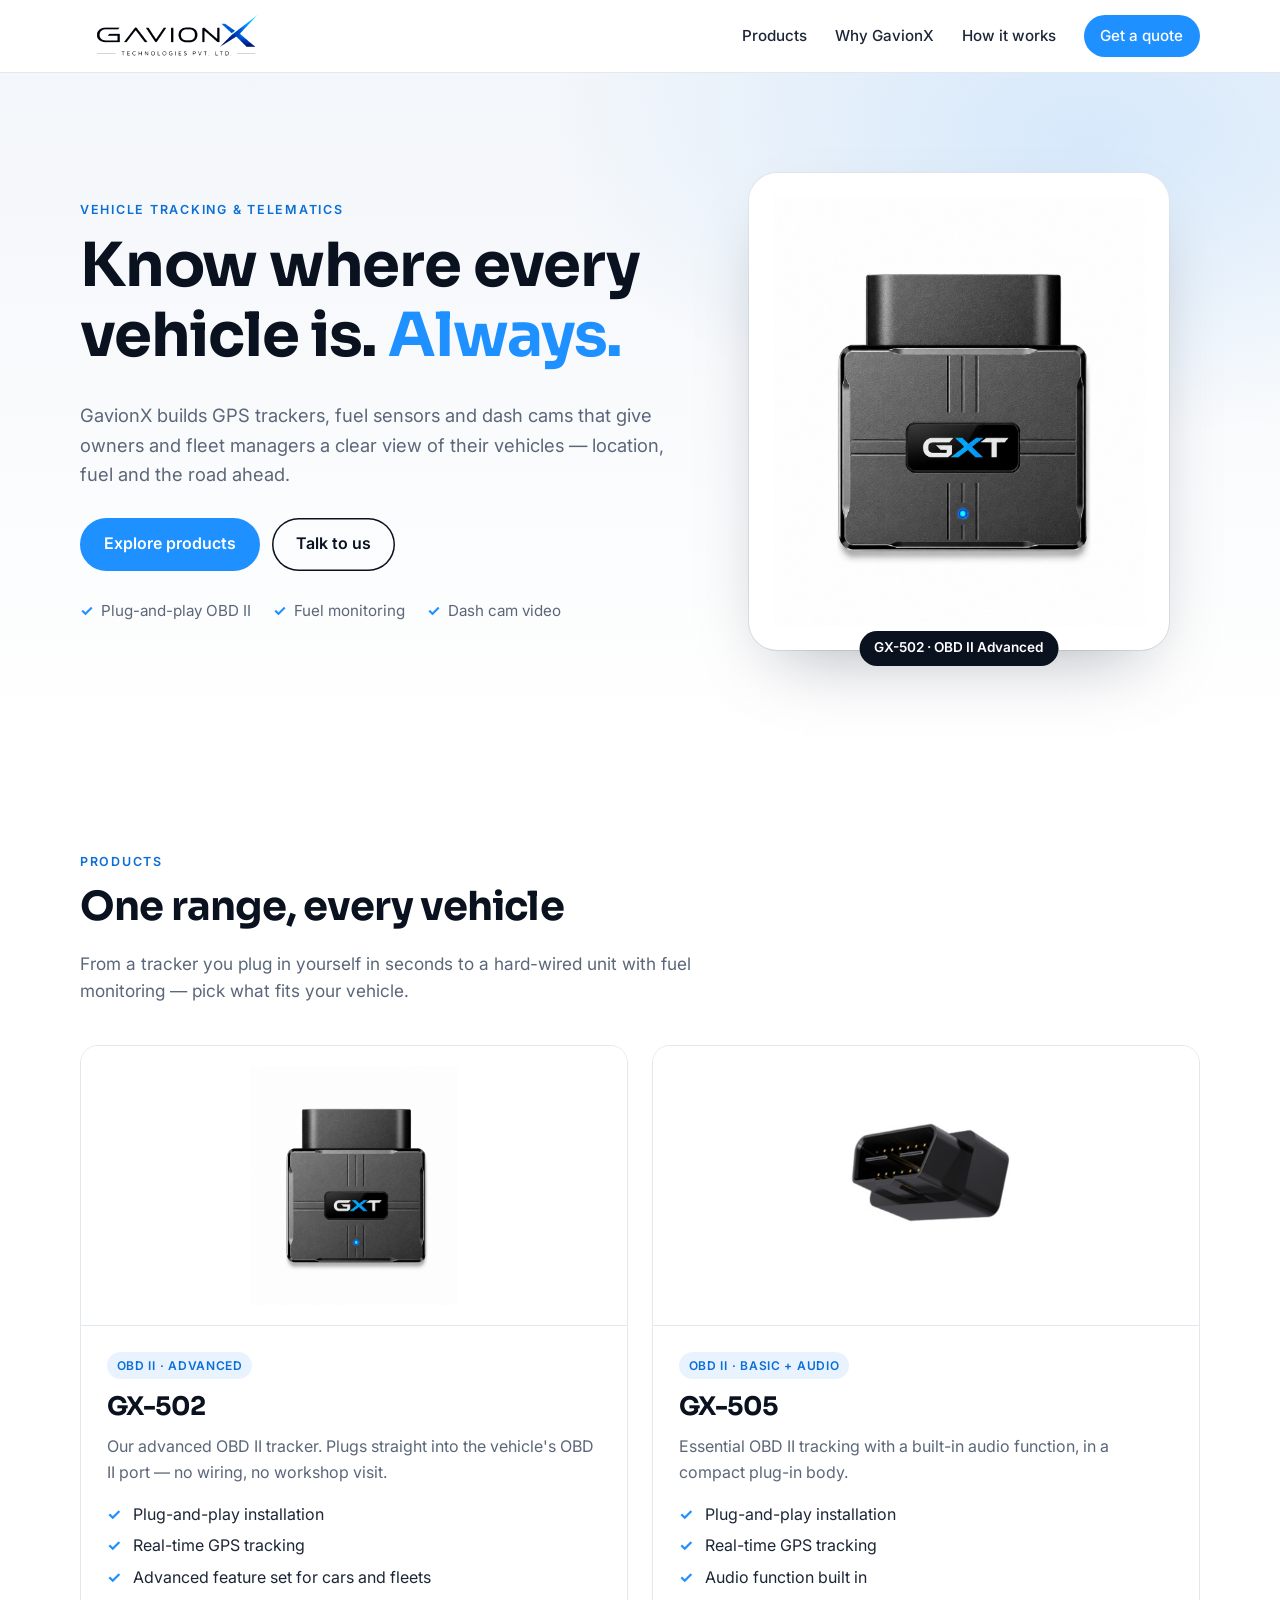
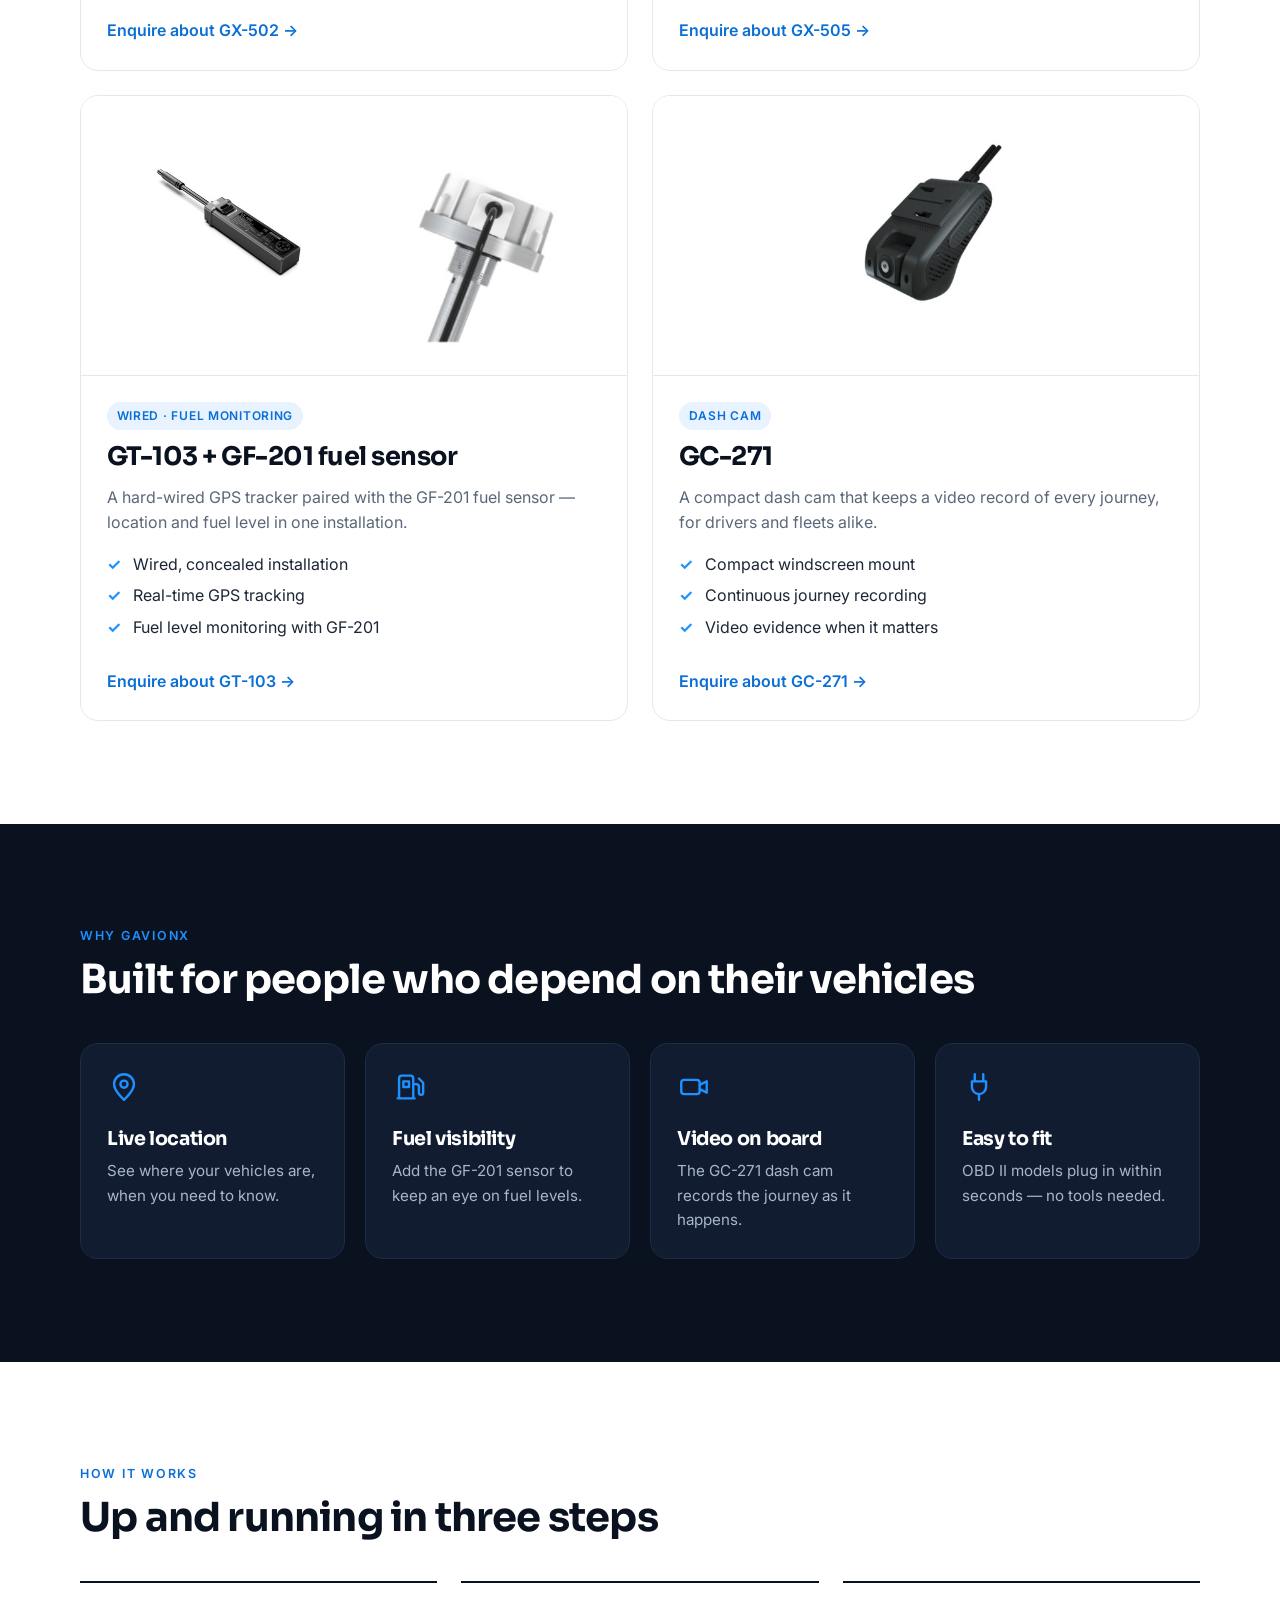
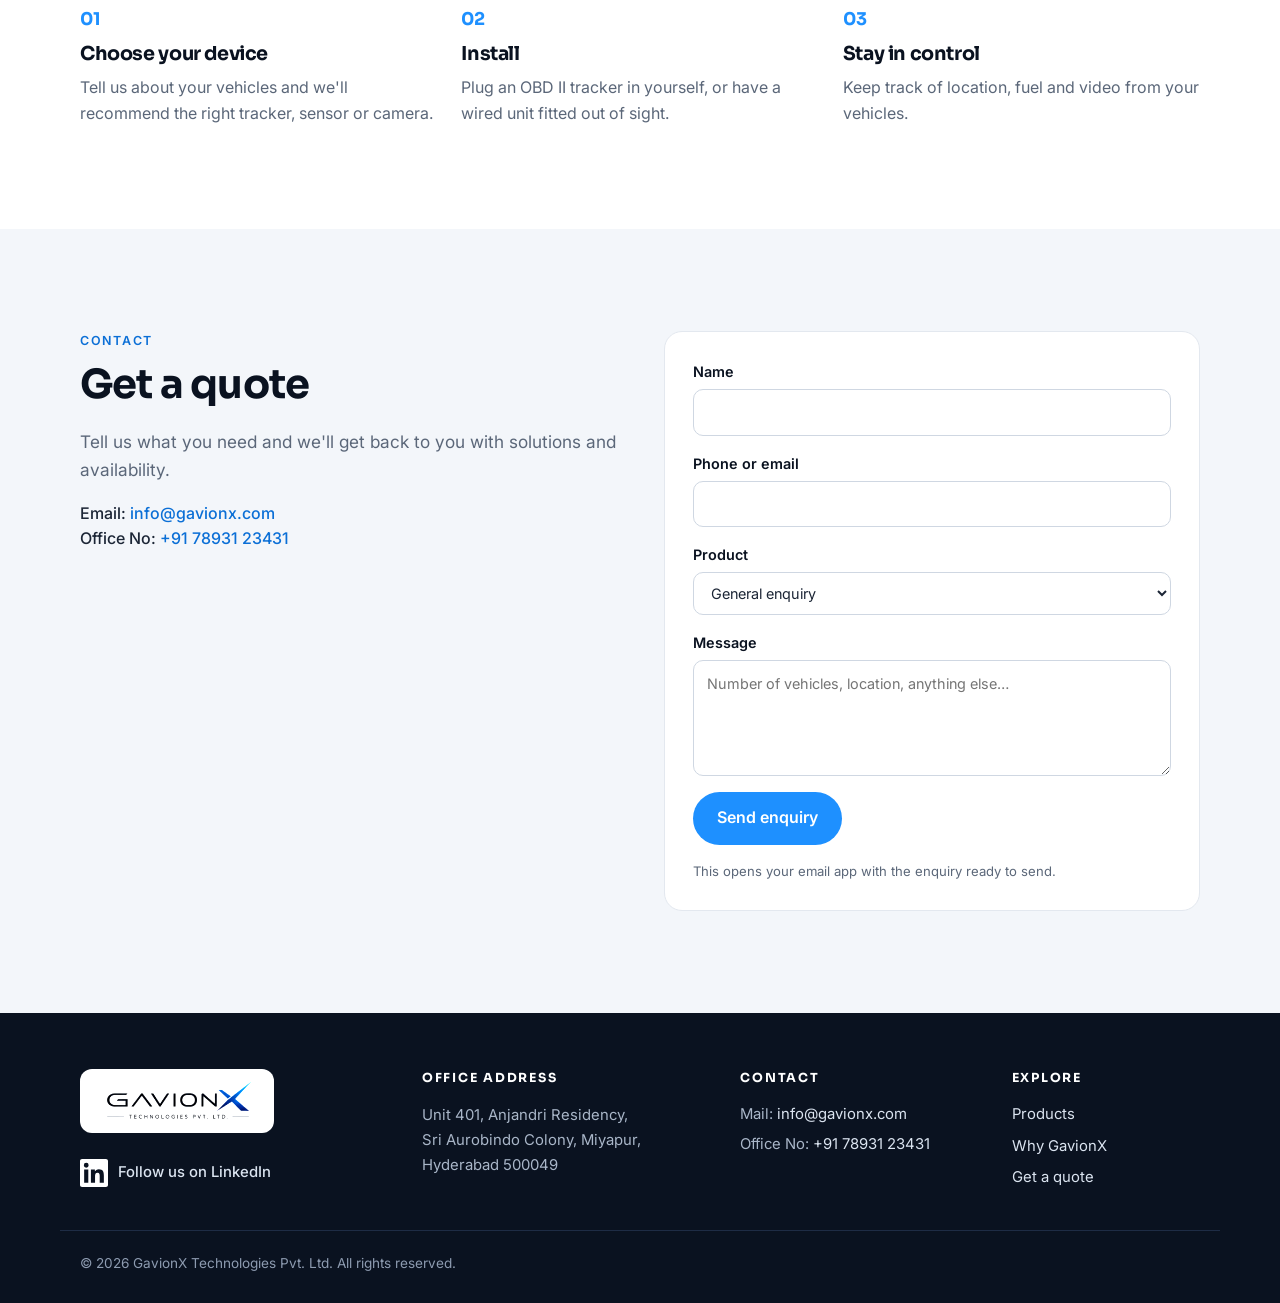
==== index.html @ 78a4c736 "Add GavionX website Co-Authored-By: Claude Fable 5.2 <noreply@anthropic.com>" ====
<!doctype html>
<html lang="en">
<head>
  <meta charset="utf-8">
  <meta name="viewport" content="width=device-width, initial-scale=1">
  <title>GavionX — GPS Trackers, Fuel Sensors & Dash Cams</title>
  <meta name="description" content="GavionX vehicle telematics: OBD II GPS trackers, wired trackers with fuel monitoring, and dash cams for cars and fleets.">
  <link rel="canonical" href="https://www.gavionx.com/">
  <meta property="og:title" content="GavionX — GPS Trackers, Fuel Sensors & Dash Cams">
  <meta property="og:description" content="OBD II GPS trackers, wired trackers with fuel monitoring, and dash cams for cars and fleets.">
  <meta property="og:type" content="website">
  <meta property="og:url" content="https://www.gavionx.com/">
  <meta property="og:image" content="https://www.gavionx.com/images/GX_502.jpeg">
  <meta name="theme-color" content="#ffffff">
  <link rel="icon" href="favicon.svg" type="image/svg+xml">
  <link rel="preconnect" href="https://fonts.googleapis.com">
  <link rel="preconnect" href="https://fonts.gstatic.com" crossorigin>
  <link href="https://fonts.googleapis.com/css2?family=Inter:wght@400;500;600&family=Sora:wght@600;700&display=swap" rel="stylesheet">
  <link rel="stylesheet" href="styles.css">
</head>
<body>

<header class="site-header">
  <div class="wrap header-row">
    <a class="logo" href="#top" aria-label="GavionX home"><img src="images/GavionX_logo.png" alt="GavionX Technologies Pvt. Ltd." width="634" height="348"></a>
    <button class="nav-toggle" aria-expanded="false" aria-controls="nav" aria-label="Menu">
      <span></span><span></span><span></span>
    </button>
    <nav id="nav" class="nav">
      <a href="#products">Products</a>
      <a href="#why">Why GavionX</a>
      <a href="#how">How it works</a>
      <a class="btn btn-small" href="#contact">Get a quote</a>
    </nav>
  </div>
</header>

<main id="top">

  <section class="hero">
    <div class="wrap hero-grid">
      <div class="hero-copy">
        <p class="eyebrow">Vehicle tracking &amp; telematics</p>
        <h1>Know where every vehicle is. <span class="accent">Always.</span></h1>
        <p class="lead">GavionX builds GPS trackers, fuel sensors and dash cams that give owners and fleet managers a clear view of their vehicles — location, fuel and the road ahead.</p>
        <div class="hero-actions">
          <a class="btn" href="#products">Explore products</a>
          <a class="btn btn-ghost" href="#contact">Talk to us</a>
        </div>
        <ul class="hero-points">
          <li>Plug-and-play OBD II</li>
          <li>Fuel monitoring</li>
          <li>Dash cam video</li>
        </ul>
      </div>
      <div class="hero-visual">
        <div class="hero-card">
          <img src="images/GX_502.jpeg" alt="GavionX GX-502 OBD II GPS tracker" width="1168" height="1347">
        </div>
        <span class="hero-tag">GX-502 · OBD II Advanced</span>
      </div>
    </div>
  </section>

  <section id="products" class="section">
    <div class="wrap">
      <p class="eyebrow">Products</p>
      <h2>One range, every vehicle</h2>
      <p class="section-lead">From a tracker you plug in yourself in seconds to a hard-wired unit with fuel monitoring — pick what fits your vehicle.</p>

      <div class="products">

        <article class="product">
          <div class="product-media">
            <img src="images/GX_502.jpeg" alt="GX-502 OBD II Advanced tracker" loading="lazy" width="1168" height="1347">
          </div>
          <div class="product-body">
            <span class="tag">OBD II · Advanced</span>
            <h3>GX-502</h3>
            <p>Our advanced OBD II tracker. Plugs straight into the vehicle's OBD II port — no wiring, no workshop visit.</p>
            <ul>
              <li>Plug-and-play installation</li>
              <li>Real-time GPS tracking</li>
              <li>Advanced feature set for cars and fleets</li>
            </ul>
            <a class="link" href="#contact" data-product="GX-502 OBD II Advanced">Enquire about GX-502 →</a>
          </div>
        </article>

        <article class="product">
          <div class="product-media">
            <img src="images/GX_505.jpeg" alt="GX-505 OBD II Basic tracker with audio" loading="lazy" width="369" height="358">
          </div>
          <div class="product-body">
            <span class="tag">OBD II · Basic + Audio</span>
            <h3>GX-505</h3>
            <p>Essential OBD II tracking with a built-in audio function, in a compact plug-in body.</p>
            <ul>
              <li>Plug-and-play installation</li>
              <li>Real-time GPS tracking</li>
              <li>Audio function built in</li>
            </ul>
            <a class="link" href="#contact" data-product="GX-505 OBD II Basic with Audio">Enquire about GX-505 →</a>
          </div>
        </article>

        <article class="product">
          <div class="product-media product-media-duo">
            <img src="images/GX_103.jpeg" alt="GT-103 wired GPS tracker" loading="lazy" width="454" height="336">
            <img src="images/GF_201.jpeg" alt="GF-201 fuel sensor" loading="lazy" width="319" height="348">
          </div>
          <div class="product-body">
            <span class="tag">Wired · Fuel monitoring</span>
            <h3>GT-103 + GF-201 fuel sensor</h3>
            <p>A hard-wired GPS tracker paired with the GF-201 fuel sensor — location and fuel level in one installation.</p>
            <ul>
              <li>Wired, concealed installation</li>
              <li>Real-time GPS tracking</li>
              <li>Fuel level monitoring with GF-201</li>
            </ul>
            <a class="link" href="#contact" data-product="GT-103 Wired Tracker with GF-201 Fuel Sensor">Enquire about GT-103 →</a>
          </div>
        </article>

        <article class="product">
          <div class="product-media">
            <img src="images/GC_271.jpeg" alt="GC-271 dash cam" loading="lazy" width="324" height="378">
          </div>
          <div class="product-body">
            <span class="tag">Dash cam</span>
            <h3>GC-271</h3>
            <p>A compact dash cam that keeps a video record of every journey, for drivers and fleets alike.</p>
            <ul>
              <li>Compact windscreen mount</li>
              <li>Continuous journey recording</li>
              <li>Video evidence when it matters</li>
            </ul>
            <a class="link" href="#contact" data-product="GC-271 Dash Cam">Enquire about GC-271 →</a>
          </div>
        </article>

      </div>
    </div>
  </section>

  <section id="why" class="section section-dark">
    <div class="wrap">
      <p class="eyebrow">Why GavionX</p>
      <h2>Built for people who depend on their vehicles</h2>
      <div class="features">
        <div class="feature">
          <svg viewBox="0 0 24 24" aria-hidden="true"><path d="M12 21s-7-6.2-7-11a7 7 0 0 1 14 0c0 4.800-7 11-7 11z"/><circle cx="12" cy="10" r="2.500"/></svg>
          <h3>Live location</h3>
          <p>See where your vehicles are, when you need to know.</p>
        </div>
        <div class="feature">
          <svg viewBox="0 0 24 24" aria-hidden="true"><path d="M5 20V6a2 2 0 0 1 2-2h6a2 2 0 0 1 2 2v14M4 20h12M15 10h2a2 2 0 0 1 2 2v4a1.500 1.500 0 0 0 3 0V9l-3-3M8 8h4v4H8z"/></svg>
          <h3>Fuel visibility</h3>
          <p>Add the GF-201 sensor to keep an eye on fuel levels.</p>
        </div>
        <div class="feature">
          <svg viewBox="0 0 24 24" aria-hidden="true"><rect x="3" y="7" width="13" height="10" rx="2"/><path d="M16 10.500 21 8v8l-5-2.500"/></svg>
          <h3>Video on board</h3>
          <p>The GC-271 dash cam records the journey as it happens.</p>
        </div>
        <div class="feature">
          <svg viewBox="0 0 24 24" aria-hidden="true"><path d="M9 3v5M15 3v5M7 8h10v4a5 5 0 0 1-10 0V8zM12 17v4"/></svg>
          <h3>Easy to fit</h3>
          <p>OBD II models plug in within seconds — no tools needed.</p>
        </div>
      </div>
    </div>
  </section>

  <section id="how" class="section">
    <div class="wrap">
      <p class="eyebrow">How it works</p>
      <h2>Up and running in three steps</h2>
      <ol class="steps">
        <li>
          <h3>Choose your device</h3>
          <p>Tell us about your vehicles and we'll recommend the right tracker, sensor or camera.</p>
        </li>
        <li>
          <h3>Install</h3>
          <p>Plug an OBD II tracker in yourself, or have a wired unit fitted out of sight.</p>
        </li>
        <li>
          <h3>Stay in control</h3>
          <p>Keep track of location, fuel and video from your vehicles.</p>
        </li>
      </ol>
    </div>
  </section>

  <section id="contact" class="section section-tint">
    <div class="wrap contact-grid">
      <div>
        <p class="eyebrow">Contact</p>
        <h2>Get a quote</h2>
        <p class="section-lead">Tell us what you need and we'll get back to you with solutions and availability.</p>
        <p class="contact-line">Email: <a id="contact-email" href="#"></a><br>Office No: <a href="tel:+917893123431">+91 78931 23431</a></p>
      </div>
      <form id="contact-form" class="form">
        <label>Name
          <input type="text" name="name" required autocomplete="name">
        </label>
        <label>Phone or email
          <input type="text" name="reach" required>
        </label>
        <label>Product
          <select name="product" id="product-select">
            <option>General enquiry</option>
            <option>GX-502 OBD II Advanced</option>
            <option>GX-505 OBD II Basic with Audio</option>
            <option>GT-103 Wired Tracker with GF-201 Fuel Sensor</option>
            <option>GC-271 Dash Cam</option>
          </select>
        </label>
        <label>Message
          <textarea name="message" rows="4" placeholder="Number of vehicles, location, anything else…"></textarea>
        </label>
        <button class="btn" type="submit">Send enquiry</button>
        <p class="form-note">This opens your email app with the enquiry ready to send.</p>
      </form>
    </div>
  </section>

</main>

<footer class="site-footer">
  <div class="wrap footer-grid">
    <div class="footer-brand">
      <a class="logo logo-footer" href="#top" aria-label="GavionX home"><img src="images/GavionX_logo.png" alt="GavionX Technologies Pvt. Ltd." width="634" height="348"></a>
      <a class="social" href="https://www.linkedin.com/company/gavionx-technologies-pvt-ltd/" target="_blank" rel="noopener" aria-label="GavionX on LinkedIn">
        <svg viewBox="0 0 24 24" aria-hidden="true"><path d="M20.45 20.45h-3.560v-5.570c0-1.330-.02-3.040-1.850-3.040-1.850 0-2.140 1.450-2.140 2.940v5.670H9.350V9h3.410v1.560h.05c.48-.9 1.640-1.850 3.370-1.850 3.600 0 4.270 2.370 4.270 5.460v6.280zM5.340 7.430a2.060 2.060 0 1 1 0-4.130 2.060 2.060 0 0 1 0 4.130zM7.120 20.45H3.560V9h3.560v11.450zM22.220 0H1.770C.79 0 0 .77 0 1.730v20.540C0 23.230.79 24 1.770 24h20.450c.98 0 1.780-.77 1.780-1.730V1.730C24 .77 23.200 0 22.220 0z"/></svg>
        <span>Follow us on LinkedIn</span>
      </a>
    </div>
    <div>
      <h4>Office address</h4>
      <address>Unit 401, Anjandri Residency,<br>Sri Aurobindo Colony, Miyapur,<br>Hyderabad 500049</address>
    </div>
    <div>
      <h4>Contact</h4>
      <p>Mail: <a href="mailto:info@gavionx.com">info@gavionx.com</a></p>
      <p>Office No: <a href="tel:+917893123431">+91 78931 23431</a></p>
    </div>
    <div>
      <h4>Explore</h4>
      <nav class="footer-nav">
        <a href="#products">Products</a>
        <a href="#why">Why GavionX</a>
        <a href="#contact">Get a quote</a>
      </nav>
    </div>
  </div>
  <div class="wrap footer-bottom">
    <p>© <span id="year"></span> GavionX Technologies Pvt. Ltd. All rights reserved.</p>
  </div>
</footer>

<script src="script.js"></script>
</body>
</html>
---- styles.css ----
:root {
  --ink: #0a1220;
  --ink-2: #111c30;
  --text: #1c2636;
  --muted: #5b6779;
  --line: #e3e8ef;
  --bg: #ffffff;
  --tint: #f3f6fa;
  --blue: #1e90ff;
  --blue-dark: #0b6fd6;
  --radius: 18px;
}

* { box-sizing: border-box; }
html { scroll-behavior: smooth; scroll-padding-top: 80px; }
body {
  margin: 0;
  font-family: Inter, system-ui, -apple-system, "Segoe UI", Roboto, Arial, sans-serif;
  font-size: 16px;
  line-height: 1.6;
  color: var(--text);
  background: var(--bg);
  -webkit-font-smoothing: antialiased;
}
img { max-width: 100%; height: auto; display: block; }
a { color: var(--blue-dark); text-decoration: none; }
h1, h2, h3 {
  font-family: Sora, Inter, system-ui, sans-serif;
  color: var(--ink);
  line-height: 1.15;
  margin: 0 0 .5em;
  letter-spacing: -0.02em;
}
h1 { font-size: clamp(2.200rem, 5.500vw, 3.800rem); }
h2 { font-size: clamp(1.700rem, 3.500vw, 2.500rem); }
h3 { font-size: 1.200rem; }
p { margin: 0 0 1em; }

.wrap { width: 100%; max-width: 1160px; margin: 0 auto; padding-inline: 20px; }

.eyebrow {
  font-size: .78rem; font-weight: 600; letter-spacing: .14em; text-transform: uppercase;
  color: var(--blue-dark); margin-bottom: .9em;
}
.accent { color: var(--blue); }

/* Buttons */
.btn {
  display: inline-block; border: 0; cursor: pointer;
  background: var(--blue); color: #fff; font: inherit; font-weight: 600;
  padding: .85em 1.500em; border-radius: 999px;
  transition: background .2s, transform .2s;
}
.btn:hover { background: var(--blue-dark); transform: translateY(-1px); }
.btn-ghost { background: transparent; color: var(--ink); box-shadow: inset 0 0 0 1.500px var(--ink); }
.btn-ghost:hover { background: var(--ink); color: #fff; }
.btn-small { padding: .55em 1.100em; font-size: .92rem; color: #fff !important; }
:focus-visible { outline: 3px solid var(--blue); outline-offset: 3px; }

/* Header */
.site-header {
  position: sticky; top: 0; z-index: 50;
  background: #fff; border-bottom: 1px solid var(--line);
}
.header-row { display: flex; align-items: center; justify-content: space-between; height: 72px; }
.logo { display: block; line-height: 0; }
.logo img { width: 190px; height: 62px; object-fit: cover; filter: brightness(1.06) contrast(1.12); }
.nav { display: flex; align-items: center; gap: 28px; }
.nav a { color: var(--text); font-weight: 500; font-size: .95rem; }
.nav a:hover { color: var(--blue-dark); }
.nav-toggle { display: none; background: none; border: 0; padding: 10px; cursor: pointer; }
.nav-toggle span { display: block; width: 24px; height: 2px; background: var(--ink); margin: 5px 0; }

/* Hero */
.hero {
  background:
    radial-gradient(900px 500px at 85% 10%, rgba(30, 144, 255, .14), transparent 60%),
    linear-gradient(180deg, #f3f6fa, #fff);
  padding-block: clamp(48px, 8vw, 100px);
}
.hero-grid { display: grid; grid-template-columns: 1.100fr .9fr; gap: 48px; align-items: center; }
.lead { font-size: 1.150rem; color: var(--muted); max-width: 34em; }
.hero-actions { display: flex; flex-wrap: wrap; gap: 12px; margin: 28px 0; }
.hero-points { list-style: none; padding: 0; margin: 0; display: flex; flex-wrap: wrap; gap: 8px 22px; color: var(--muted); font-size: .95rem; }
.hero-points li::before { content: "✓"; color: var(--blue); font-weight: 700; margin-right: 8px; }
.hero-visual { position: relative; justify-self: center; width: 100%; max-width: 420px; }
.hero-card {
  background: #fff; border-radius: 28px; padding: 24px;
  box-shadow: 0 30px 70px -30px rgba(10, 18, 32, .35), 0 0 0 1px var(--line);
}
.hero-tag {
  position: absolute; left: 50%; bottom: -16px; transform: translateX(-50%);
  background: var(--ink); color: #fff; font-size: .85rem; font-weight: 600;
  padding: .5em 1.100em; border-radius: 999px; white-space: nowrap;
}

/* Sections */
.section { padding-block: clamp(56px, 8vw, 104px); }
.section-lead { color: var(--muted); font-size: 1.080rem; max-width: 40em; }
.section-tint { background: var(--tint); }
.section-dark { background: var(--ink); }
.section-dark h2, .section-dark h3 { color: #fff; }
.section-dark .eyebrow { color: var(--blue); }
.section-dark p { color: #a9b6c8; }

/* Products */
.products { display: grid; grid-template-columns: repeat(2, 1fr); gap: 24px; margin-top: 40px; }
.product {
  display: flex; flex-direction: column;
  background: #fff; border: 1px solid var(--line); border-radius: var(--radius); overflow: hidden;
  transition: box-shadow .25s, transform .25s;
}
.product:hover { box-shadow: 0 24px 50px -28px rgba(10, 18, 32, .35); transform: translateY(-3px); }
.product-media {
  background: #fff; border-bottom: 1px solid var(--line);
  height: 280px; display: flex; align-items: center; justify-content: center; gap: 8px; padding: 20px;
}
.product-media img { max-height: 100%; width: auto; object-fit: contain; }
.product-media-duo img { max-width: 48%; }
.product-body { padding: 26px; display: flex; flex-direction: column; flex: 1; }
.product-body h3 { font-size: 1.600rem; margin-top: .5em; }
.product-body h3 small { font-size: .95rem; font-weight: 600; color: var(--muted); letter-spacing: 0; }
.product-body p { color: var(--muted); }
.product-body ul { list-style: none; padding: 0; margin: 0 0 22px; }
.product-body li { padding-left: 26px; position: relative; margin-bottom: 6px; }
.product-body li::before { content: "✓"; position: absolute; left: 0; color: var(--blue); font-weight: 700; }
.tag {
  align-self: flex-start; font-size: .75rem; font-weight: 600; letter-spacing: .06em; text-transform: uppercase;
  color: var(--blue-dark); background: #e8f3ff; padding: .35em .8em; border-radius: 999px;
}
.link { margin-top: auto; font-weight: 600; }
.link:hover { text-decoration: underline; }

/* Features */
.features { display: grid; grid-template-columns: repeat(4, 1fr); gap: 20px; margin-top: 40px; }
.feature { background: var(--ink-2); border: 1px solid #1e2c45; border-radius: var(--radius); padding: 26px; }
.feature svg { width: 34px; height: 34px; fill: none; stroke: var(--blue); stroke-width: 1.700; stroke-linecap: round; stroke-linejoin: round; margin-bottom: 16px; }
.feature p { margin: 0; font-size: .95rem; }

/* Steps */
.steps { list-style: none; counter-reset: step; padding: 0; margin: 40px 0 0; display: grid; grid-template-columns: repeat(3, 1fr); gap: 24px; }
.steps li { counter-increment: step; border-top: 2px solid var(--ink); padding-top: 22px; }
.steps li::before {
  content: "0" counter(step); display: block;
  font-family: Sora, sans-serif; font-weight: 700; font-size: 1.100rem; color: var(--blue); margin-bottom: 10px;
}
.steps p { color: var(--muted); margin: 0; }

/* Contact */
.contact-grid { display: grid; grid-template-columns: 1fr 1fr; gap: 48px; align-items: start; }
.contact-line { font-weight: 500; }
.form { background: #fff; border: 1px solid var(--line); border-radius: var(--radius); padding: 28px; display: grid; gap: 16px; }
.form label { display: grid; gap: 6px; font-size: .9rem; font-weight: 600; color: var(--ink); }
.form input, .form select, .form textarea {
  font: inherit; font-weight: 400; color: var(--text); width: 100%;
  padding: .75em .9em; border: 1px solid #cfd7e2; border-radius: 10px; background: #fff;
}
.form input:focus, .form select:focus, .form textarea:focus { outline: 2px solid var(--blue); outline-offset: 0; border-color: var(--blue); }
.form .btn { justify-self: start; }
.form-note { margin: 0; font-size: .82rem; color: var(--muted); }

/* Footer */
.site-footer { background: var(--ink); color: #a9b6c8; padding-block: 56px 28px; font-size: .93rem; }
.footer-grid { display: grid; grid-template-columns: 1.300fr 1.200fr 1fr .8fr; gap: 36px; }
.site-footer h4 {
  font-family: Sora, sans-serif; font-size: .78rem; letter-spacing: .14em; text-transform: uppercase;
  color: #fff; margin: 0 0 14px;
}
.site-footer address { font-style: normal; line-height: 1.700; }
.site-footer p { margin: 0 0 6px; }
.site-footer a { color: #dbe4f0; }
.site-footer a:hover { color: #fff; }
.logo-footer { background: #fff; border-radius: 12px; padding: 4px 12px; display: inline-block; }
.logo-footer img { width: 170px; height: 56px; }
.social { display: flex; align-items: center; gap: 10px; margin-top: 18px; font-weight: 500; }
.social svg { width: 28px; height: 28px; fill: #fff; transition: fill .2s; }
.social:hover svg { fill: #0a66c2; }
.footer-nav { display: grid; gap: 8px; }
.footer-bottom { margin-top: 40px; padding-top: 22px; border-top: 1px solid #1e2c45; color: #8d9bb0; font-size: .85rem; }
.footer-bottom p { margin: 0; }

/* Responsive */
@media (max-width: 960px) {
  .features { grid-template-columns: repeat(2, 1fr); }
  .footer-grid { grid-template-columns: 1fr 1fr; }
}
@media (max-width: 800px) {
  .hero-grid, .contact-grid { grid-template-columns: 1fr; }
  .hero-visual { max-width: 320px; margin-bottom: 16px; }
  .products, .steps { grid-template-columns: 1fr; }
  .nav-toggle { display: block; }
  .nav {
    display: none; position: absolute; top: 72px; left: 0; right: 0;
    flex-direction: column; align-items: flex-start; gap: 18px;
    background: #fff; padding: 20px; border-bottom: 1px solid var(--line);
  }
  .nav.open { display: flex; }
}
@media (max-width: 480px) {
  .features { grid-template-columns: 1fr; }
  .footer-grid { grid-template-columns: 1fr; }
  .product-media { height: 220px; }
}
@media (prefers-reduced-motion: reduce) {
  html { scroll-behavior: auto; }
  * { transition: none !important; }
}
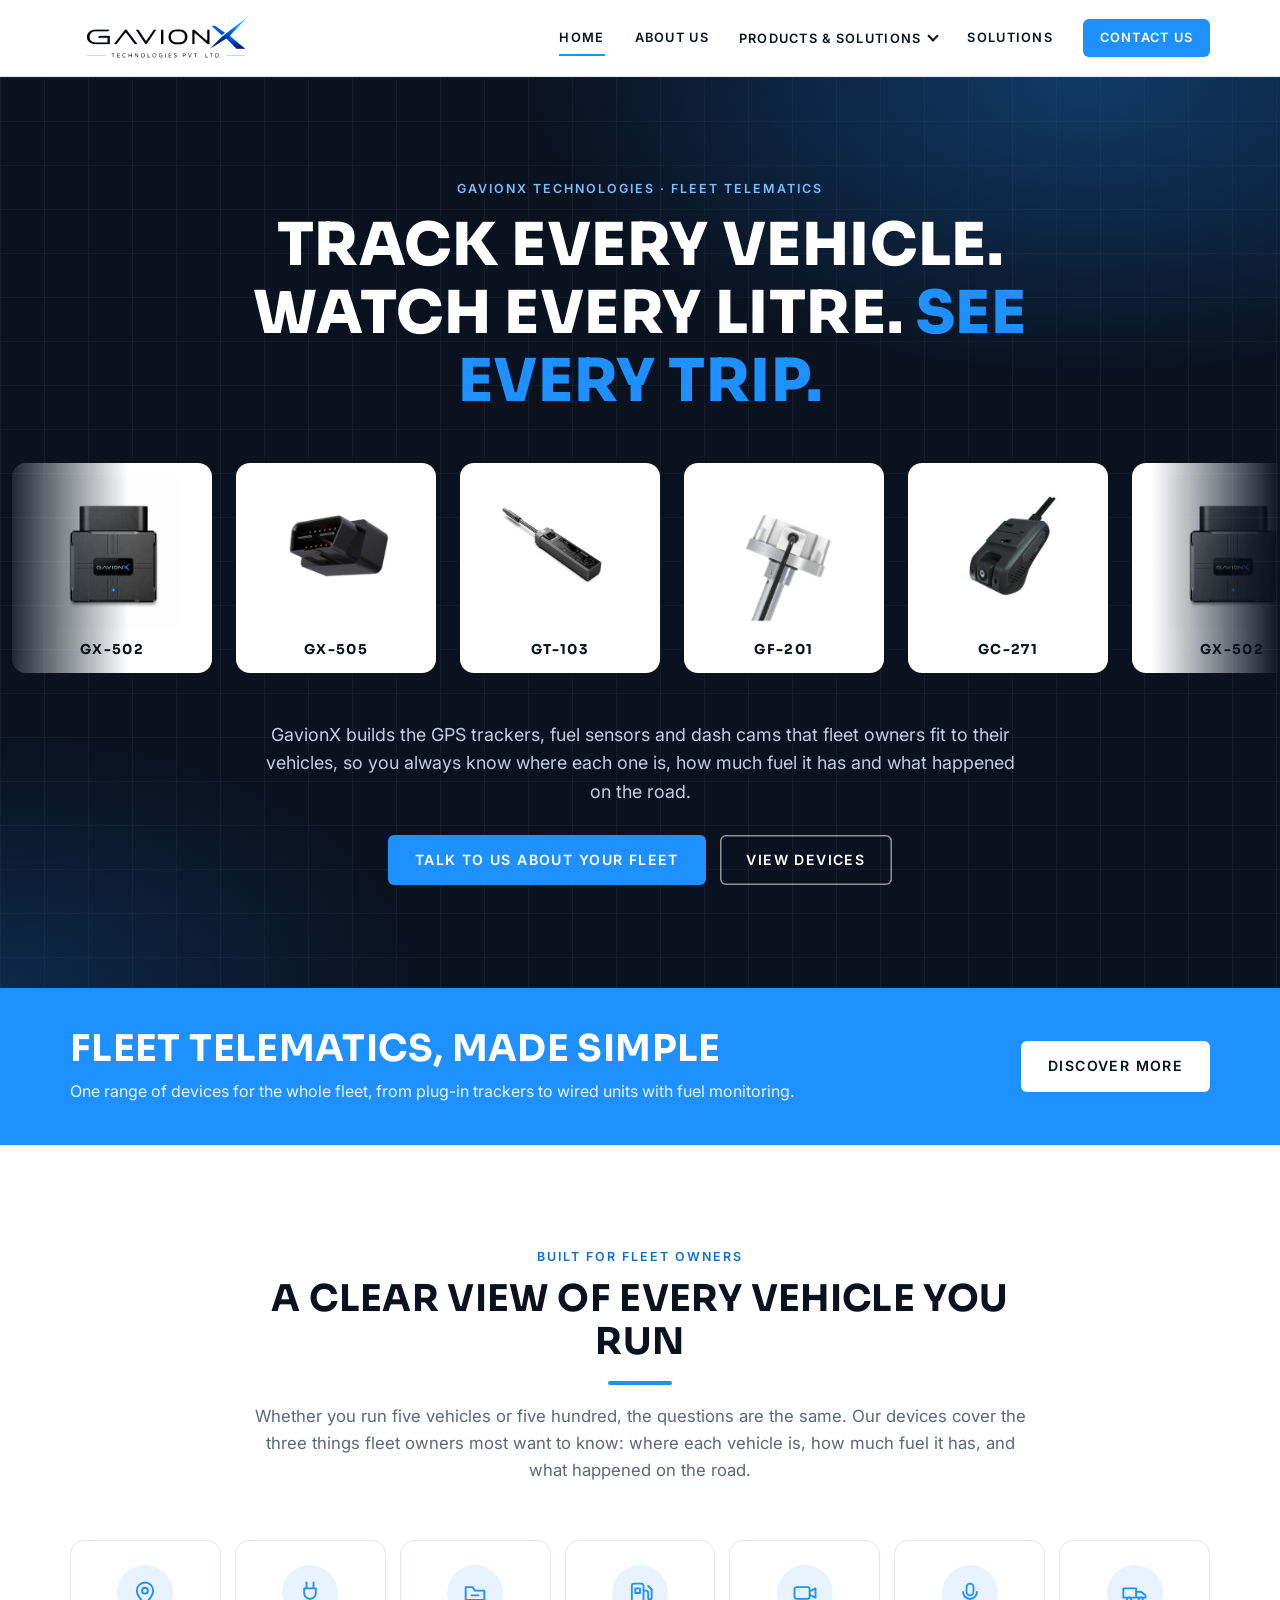
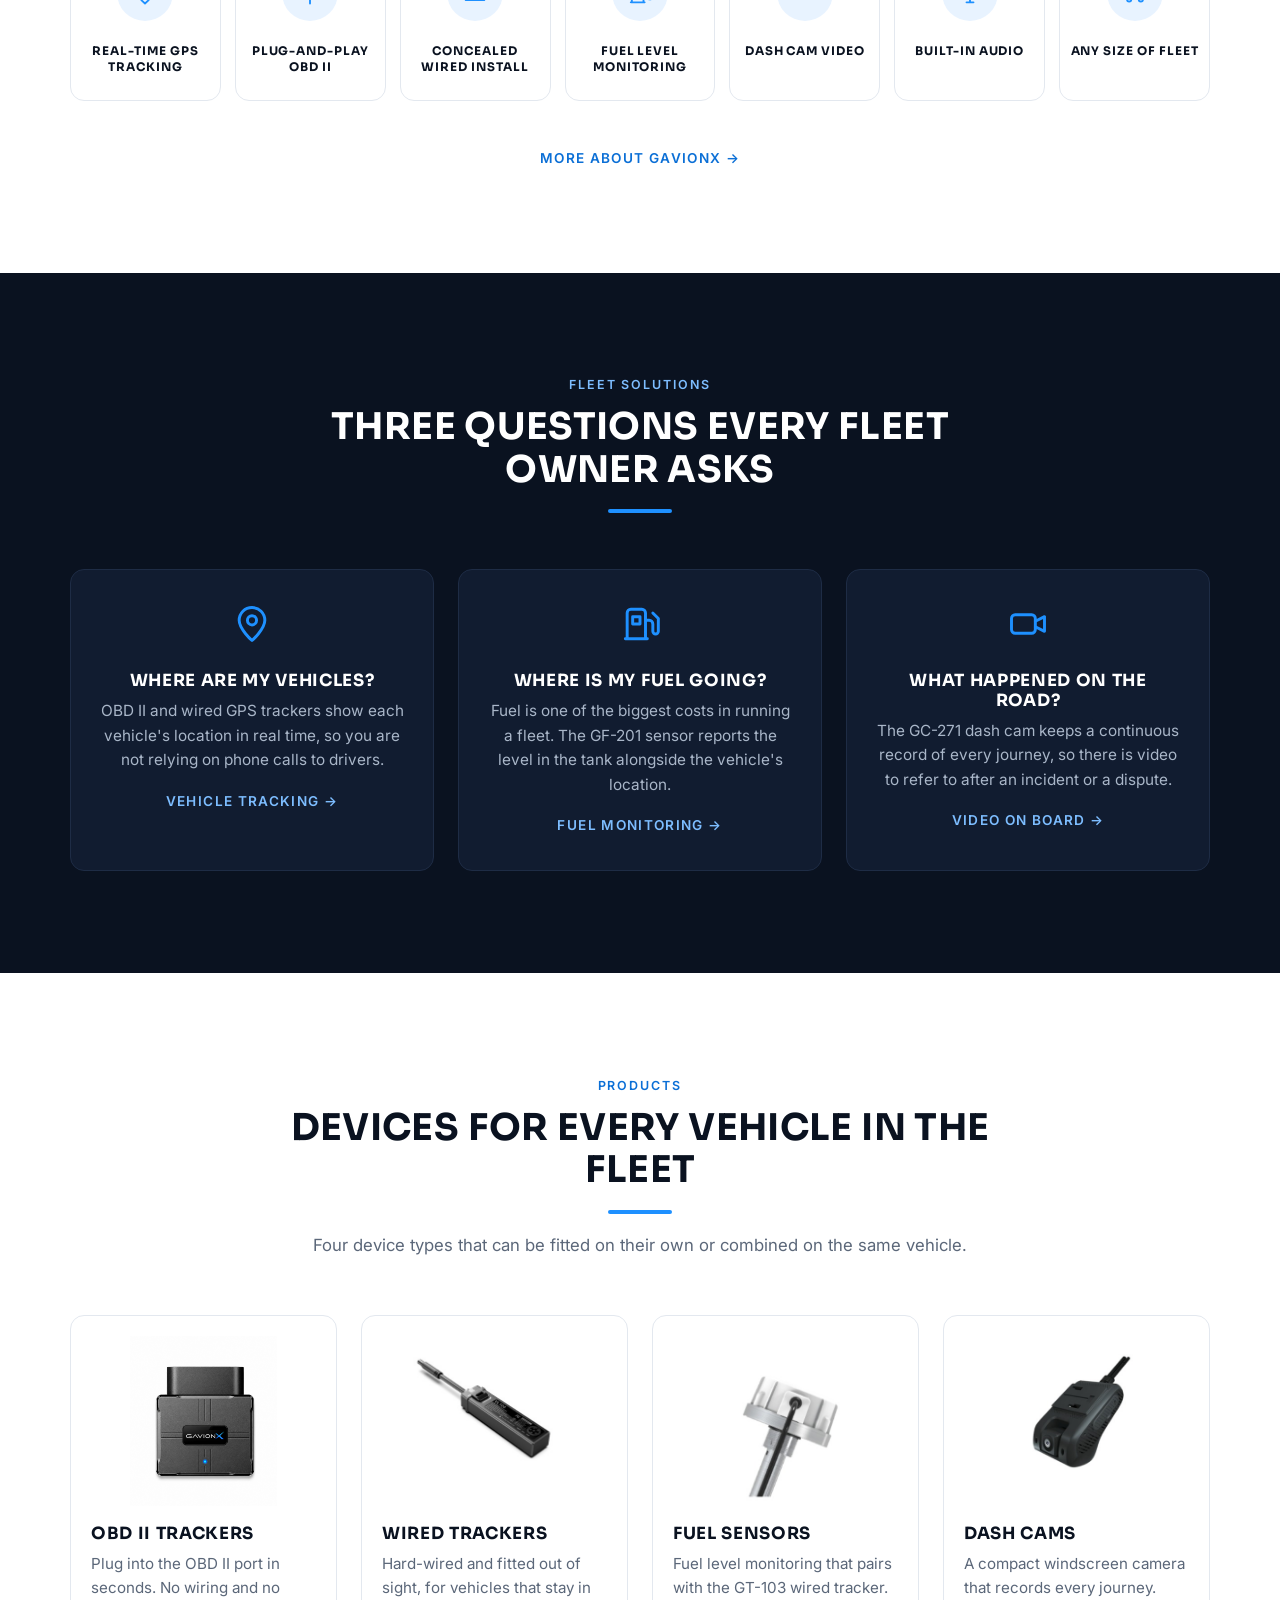
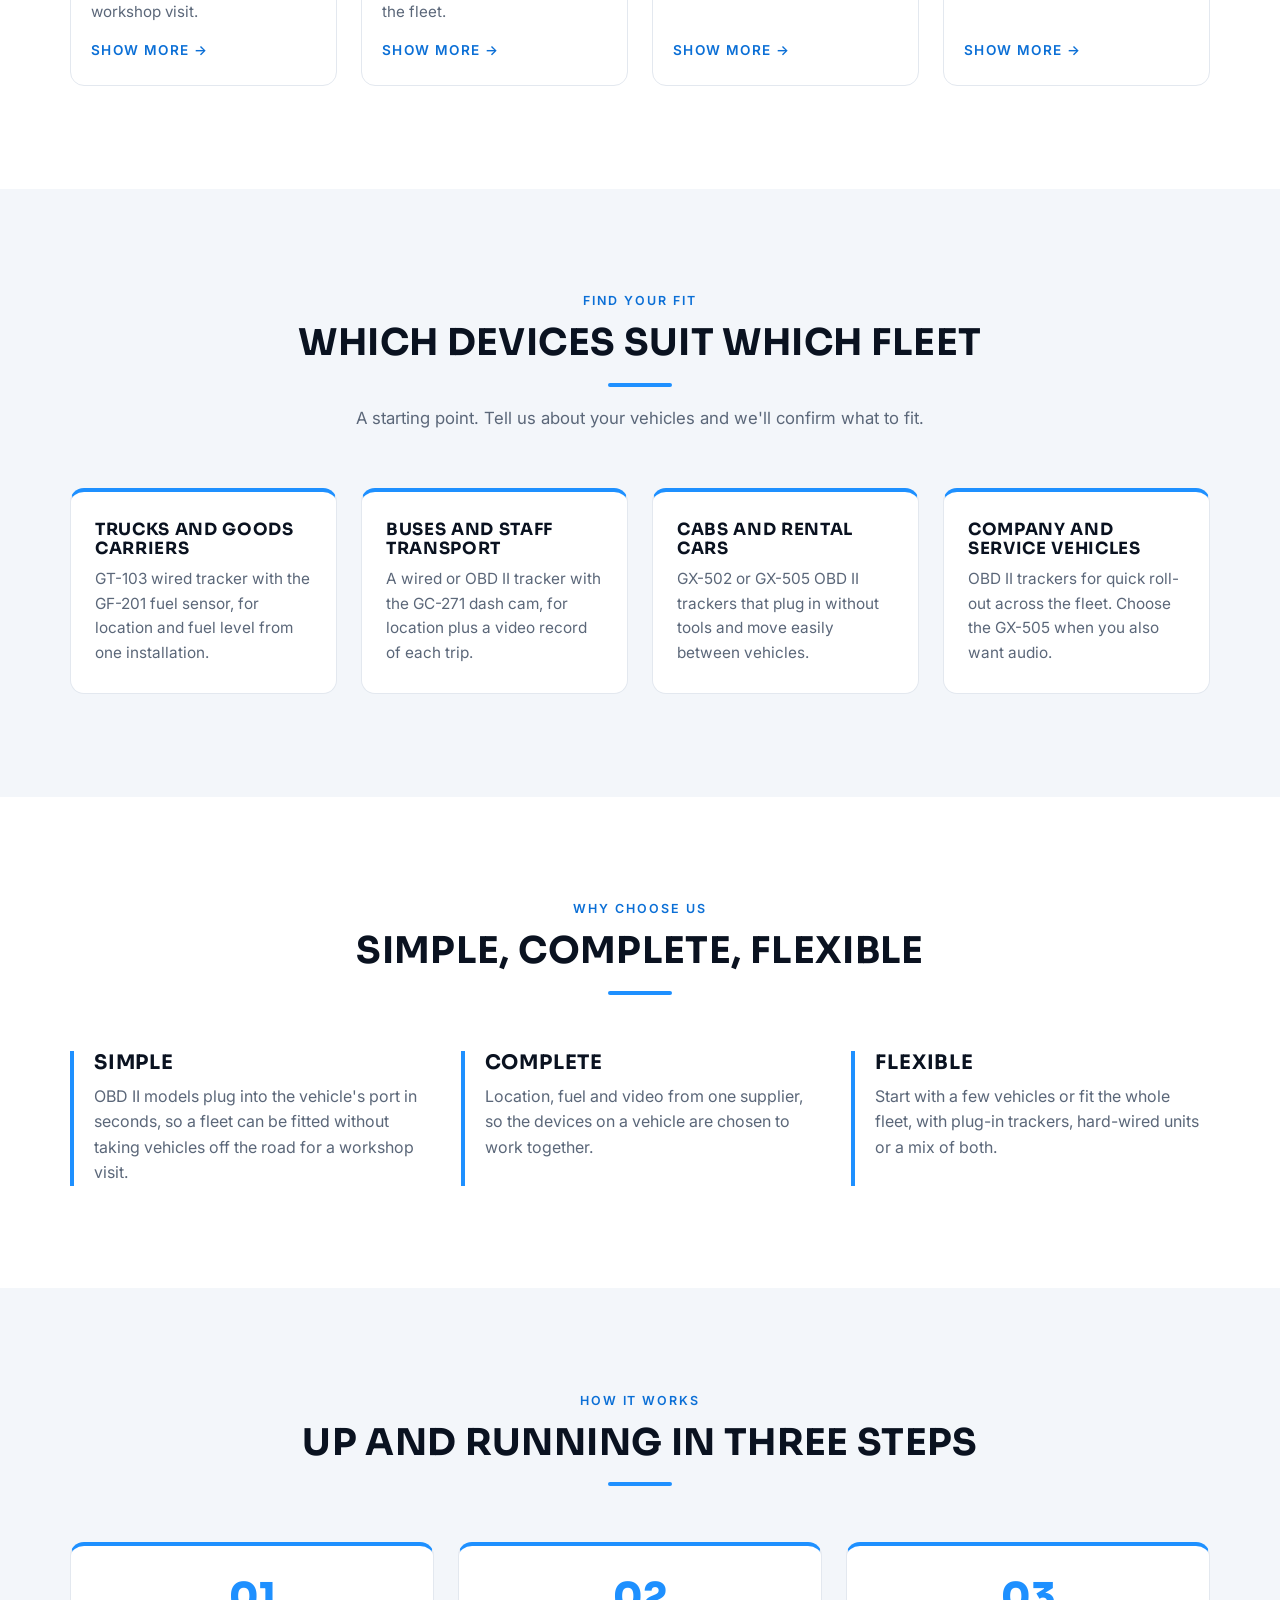
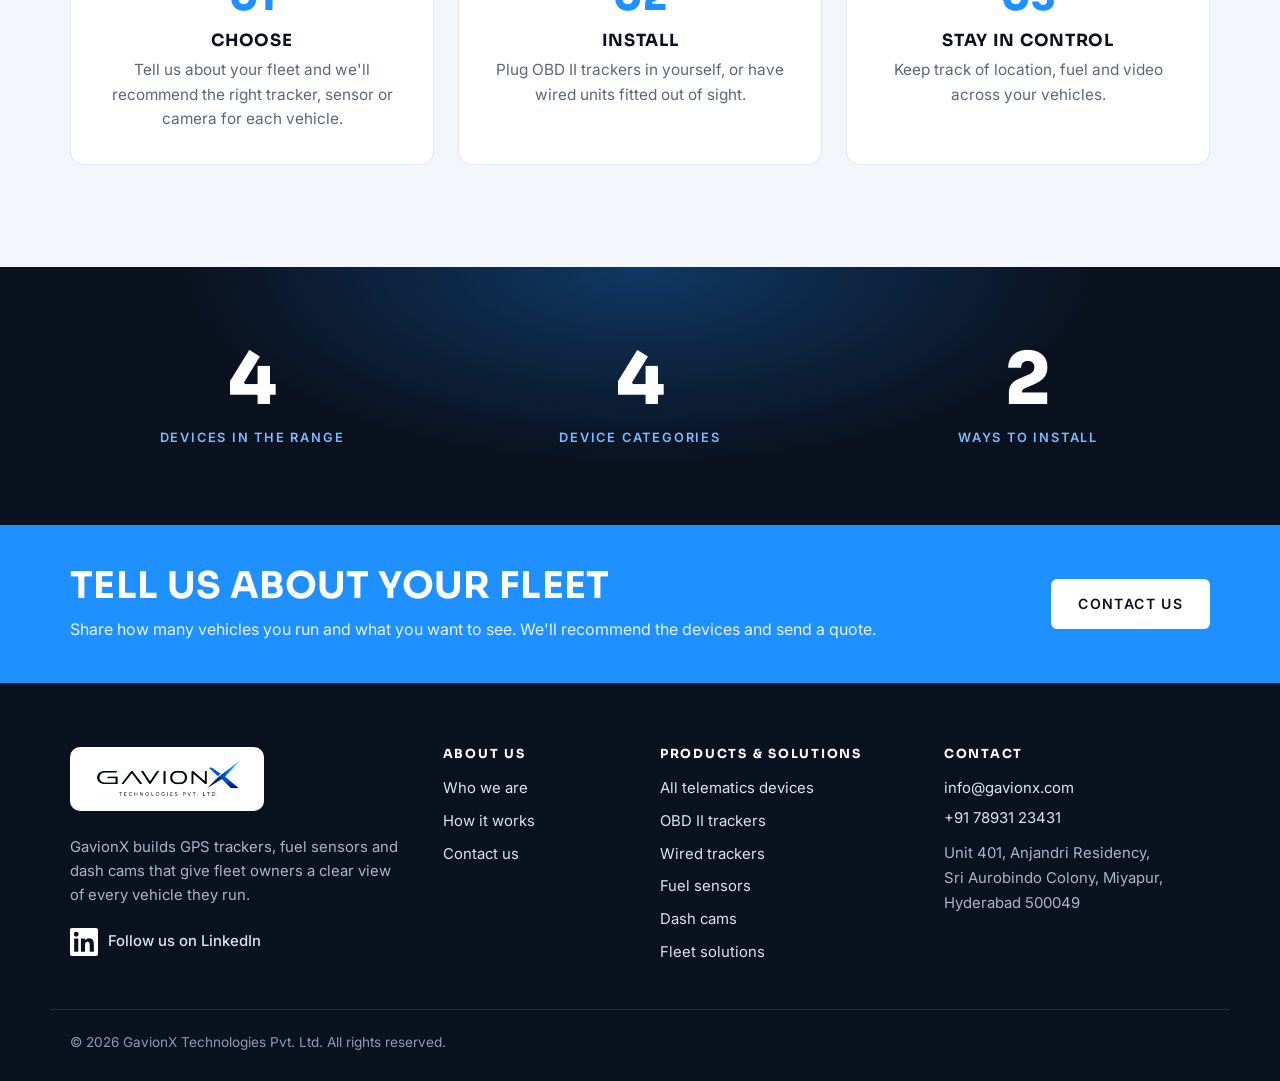
==== commit 6fe0b20f: "Split site into separate pages and add product detail pages Home, about-us, products, solutions and " ====
--- a/index.html
+++ b/index.html
@@ -3,226 +3,302 @@
 <head>
   <meta charset="utf-8">
   <meta name="viewport" content="width=device-width, initial-scale=1">
-  <title>GavionX — GPS Trackers, Fuel Sensors & Dash Cams</title>
-  <meta name="description" content="GavionX vehicle telematics: OBD II GPS trackers, wired trackers with fuel monitoring, and dash cams for cars and fleets.">
+  <title>GavionX | GPS Trackers, Fuel Sensors and Dash Cams for Fleets</title>
+  <meta name="description" content="GavionX fleet telematics: OBD II and wired GPS trackers, fuel monitoring and dash cams that give fleet owners a clear view of every vehicle.">
   <link rel="canonical" href="https://www.gavionx.com/">
-  <meta property="og:title" content="GavionX — GPS Trackers, Fuel Sensors & Dash Cams">
-  <meta property="og:description" content="OBD II GPS trackers, wired trackers with fuel monitoring, and dash cams for cars and fleets.">
+  <meta property="og:title" content="GavionX | GPS Trackers, Fuel Sensors and Dash Cams for Fleets">
+  <meta property="og:description" content="GavionX fleet telematics: OBD II and wired GPS trackers, fuel monitoring and dash cams that give fleet owners a clear view of every vehicle.">
   <meta property="og:type" content="website">
   <meta property="og:url" content="https://www.gavionx.com/">
   <meta property="og:image" content="https://www.gavionx.com/images/GX_502.jpeg">
   <meta name="theme-color" content="#ffffff">
-  <link rel="icon" href="favicon.svg" type="image/svg+xml">
+  <link rel="icon" href="/favicon.svg" type="image/svg+xml">
   <link rel="preconnect" href="https://fonts.googleapis.com">
   <link rel="preconnect" href="https://fonts.gstatic.com" crossorigin>
-  <link href="https://fonts.googleapis.com/css2?family=Inter:wght@400;500;600&family=Sora:wght@600;700&display=swap" rel="stylesheet">
-  <link rel="stylesheet" href="styles.css">
+  <link href="https://fonts.googleapis.com/css2?family=Inter:wght@400;500;600&family=Sora:wght@600;700;800&display=swap" rel="stylesheet">
+  <link rel="stylesheet" href="/styles.css">
 </head>
 <body>
 
 <header class="site-header">
   <div class="wrap header-row">
-    <a class="logo" href="#top" aria-label="GavionX home"><img src="images/GavionX_logo.png" alt="GavionX Technologies Pvt. Ltd." width="634" height="348"></a>
+    <a class="logo" href="/" aria-label="GavionX home"><img src="/images/GavionX_logo.png" alt="GavionX Technologies Pvt. Ltd." width="634" height="348"></a>
     <button class="nav-toggle" aria-expanded="false" aria-controls="nav" aria-label="Menu">
       <span></span><span></span><span></span>
     </button>
     <nav id="nav" class="nav">
-      <a href="#products">Products</a>
-      <a href="#why">Why GavionX</a>
-      <a href="#how">How it works</a>
-      <a class="btn btn-small" href="#contact">Get a quote</a>
+      <a href="/">Home</a>
+      <a href="/about-us/">About us</a>
+      <div class="nav-group">
+        <a href="/products/" class="nav-parent">Products &amp; solutions</a>
+        <div class="nav-menu">
+          <a href="/products/">All telematics devices</a>
+          <a href="/products/?type=obd">OBD II trackers</a>
+          <a href="/products/?type=wired">Wired trackers</a>
+          <a href="/products/?type=fuel">Fuel sensors</a>
+          <a href="/products/?type=cam">Dash cams</a>
+          <a href="/solutions/">Fleet solutions</a>
+        </div>
+      </div>
+      <a href="/solutions/">Solutions</a>
+      <a class="btn btn-small" href="/contact-us/">Contact us</a>
     </nav>
   </div>
 </header>
 
-<main id="top">
-
+<main>
+
+  <!-- Hero -->
   <section class="hero">
-    <div class="wrap hero-grid">
-      <div class="hero-copy">
-        <p class="eyebrow">Vehicle tracking &amp; telematics</p>
-        <h1>Know where every vehicle is. <span class="accent">Always.</span></h1>
-        <p class="lead">GavionX builds GPS trackers, fuel sensors and dash cams that give owners and fleet managers a clear view of their vehicles — location, fuel and the road ahead.</p>
-        <div class="hero-actions">
-          <a class="btn" href="#products">Explore products</a>
-          <a class="btn btn-ghost" href="#contact">Talk to us</a>
-        </div>
-        <ul class="hero-points">
-          <li>Plug-and-play OBD II</li>
-          <li>Fuel monitoring</li>
-          <li>Dash cam video</li>
-        </ul>
-      </div>
-      <div class="hero-visual">
-        <div class="hero-card">
-          <img src="images/GX_502.jpeg" alt="GavionX GX-502 OBD II GPS tracker" width="1168" height="1347">
-        </div>
-        <span class="hero-tag">GX-502 · OBD II Advanced</span>
-      </div>
-    </div>
-  </section>
-
-  <section id="products" class="section">
-    <div class="wrap">
-      <p class="eyebrow">Products</p>
-      <h2>One range, every vehicle</h2>
-      <p class="section-lead">From a tracker you plug in yourself in seconds to a hard-wired unit with fuel monitoring — pick what fits your vehicle.</p>
-
-      <div class="products">
-
-        <article class="product">
-          <div class="product-media">
-            <img src="images/GX_502.jpeg" alt="GX-502 OBD II Advanced tracker" loading="lazy" width="1168" height="1347">
-          </div>
-          <div class="product-body">
-            <span class="tag">OBD II · Advanced</span>
-            <h3>GX-502</h3>
-            <p>Our advanced OBD II tracker. Plugs straight into the vehicle's OBD II port — no wiring, no workshop visit.</p>
-            <ul>
-              <li>Plug-and-play installation</li>
-              <li>Real-time GPS tracking</li>
-              <li>Advanced feature set for cars and fleets</li>
-            </ul>
-            <a class="link" href="#contact" data-product="GX-502 OBD II Advanced">Enquire about GX-502 →</a>
-          </div>
-        </article>
-
-        <article class="product">
-          <div class="product-media">
-            <img src="images/GX_505.jpeg" alt="GX-505 OBD II Basic tracker with audio" loading="lazy" width="369" height="358">
-          </div>
-          <div class="product-body">
-            <span class="tag">OBD II · Basic + Audio</span>
-            <h3>GX-505</h3>
-            <p>Essential OBD II tracking with a built-in audio function, in a compact plug-in body.</p>
-            <ul>
-              <li>Plug-and-play installation</li>
-              <li>Real-time GPS tracking</li>
-              <li>Audio function built in</li>
-            </ul>
-            <a class="link" href="#contact" data-product="GX-505 OBD II Basic with Audio">Enquire about GX-505 →</a>
-          </div>
-        </article>
-
-        <article class="product">
-          <div class="product-media product-media-duo">
-            <img src="images/GX_103.jpeg" alt="GT-103 wired GPS tracker" loading="lazy" width="454" height="336">
-            <img src="images/GF_201.jpeg" alt="GF-201 fuel sensor" loading="lazy" width="319" height="348">
-          </div>
-          <div class="product-body">
-            <span class="tag">Wired · Fuel monitoring</span>
-            <h3>GT-103 + GF-201 fuel sensor</h3>
-            <p>A hard-wired GPS tracker paired with the GF-201 fuel sensor — location and fuel level in one installation.</p>
-            <ul>
-              <li>Wired, concealed installation</li>
-              <li>Real-time GPS tracking</li>
-              <li>Fuel level monitoring with GF-201</li>
-            </ul>
-            <a class="link" href="#contact" data-product="GT-103 Wired Tracker with GF-201 Fuel Sensor">Enquire about GT-103 →</a>
-          </div>
-        </article>
-
-        <article class="product">
-          <div class="product-media">
-            <img src="images/GC_271.jpeg" alt="GC-271 dash cam" loading="lazy" width="324" height="378">
-          </div>
-          <div class="product-body">
-            <span class="tag">Dash cam</span>
-            <h3>GC-271</h3>
-            <p>A compact dash cam that keeps a video record of every journey, for drivers and fleets alike.</p>
-            <ul>
-              <li>Compact windscreen mount</li>
-              <li>Continuous journey recording</li>
-              <li>Video evidence when it matters</li>
-            </ul>
-            <a class="link" href="#contact" data-product="GC-271 Dash Cam">Enquire about GC-271 →</a>
-          </div>
-        </article>
-
-      </div>
-    </div>
-  </section>
-
-  <section id="why" class="section section-dark">
-    <div class="wrap">
-      <p class="eyebrow">Why GavionX</p>
-      <h2>Built for people who depend on their vehicles</h2>
-      <div class="features">
-        <div class="feature">
+    <div class="wrap hero-inner">
+      <p class="eyebrow">GavionX Technologies · Fleet telematics</p>
+      <h1>Track every vehicle. Watch every litre. <span class="accent">See every trip.</span></h1>
+    </div>
+
+    <div class="marquee" aria-label="GavionX devices">
+      <div class="marquee-track">
+        <figure><img src="/images/GX_502.jpeg" alt="GX-502 OBD II tracker" width="1168" height="1347"><figcaption>GX-502</figcaption></figure>
+        <figure><img src="/images/GX_505.jpeg" alt="GX-505 OBD II tracker with audio" width="369" height="358"><figcaption>GX-505</figcaption></figure>
+        <figure><img src="/images/GX_103.jpeg" alt="GT-103 wired tracker" width="454" height="336"><figcaption>GT-103</figcaption></figure>
+        <figure><img src="/images/GF_201.jpeg" alt="GF-201 fuel sensor" width="319" height="348"><figcaption>GF-201</figcaption></figure>
+        <figure><img src="/images/GC_271.jpeg" alt="GC-271 dash cam" width="324" height="378"><figcaption>GC-271</figcaption></figure>
+        <figure aria-hidden="true"><img src="/images/GX_502.jpeg" alt="" width="1168" height="1347"><figcaption>GX-502</figcaption></figure>
+        <figure aria-hidden="true"><img src="/images/GX_505.jpeg" alt="" width="369" height="358"><figcaption>GX-505</figcaption></figure>
+        <figure aria-hidden="true"><img src="/images/GX_103.jpeg" alt="" width="454" height="336"><figcaption>GT-103</figcaption></figure>
+        <figure aria-hidden="true"><img src="/images/GF_201.jpeg" alt="" width="319" height="348"><figcaption>GF-201</figcaption></figure>
+        <figure aria-hidden="true"><img src="/images/GC_271.jpeg" alt="" width="324" height="378"><figcaption>GC-271</figcaption></figure>
+      </div>
+    </div>
+
+    <div class="wrap hero-inner">
+      <p class="lead">GavionX builds the GPS trackers, fuel sensors and dash cams that fleet owners fit to their vehicles, so you always know where each one is, how much fuel it has and what happened on the road.</p>
+      <div class="hero-actions">
+        <a class="btn" href="/contact-us/">Talk to us about your fleet</a>
+        <a class="btn btn-ghost" href="/products/">View devices</a>
+      </div>
+    </div>
+  </section>
+
+  <!-- Tagline band -->
+  <section class="band">
+    <div class="wrap band-row">
+      <div>
+        <h2>Fleet telematics, made simple</h2>
+        <p>One range of devices for the whole fleet, from plug-in trackers to wired units with fuel monitoring.</p>
+      </div>
+      <a class="btn btn-light" href="/products/">Discover more</a>
+    </div>
+  </section>
+
+  <!-- Built for fleet owners -->
+  <section class="section">
+    <div class="wrap">
+      <header class="section-head">
+        <p class="eyebrow">Built for fleet owners</p>
+        <h2>A clear view of every vehicle you run</h2>
+        <p class="section-lead">Whether you run five vehicles or five hundred, the questions are the same. Our devices cover the three things fleet owners most want to know: where each vehicle is, how much fuel it has, and what happened on the road.</p>
+      </header>
+
+      <div class="caps">
+        <div class="cap">
           <svg viewBox="0 0 24 24" aria-hidden="true"><path d="M12 21s-7-6.2-7-11a7 7 0 0 1 14 0c0 4.800-7 11-7 11z"/><circle cx="12" cy="10" r="2.500"/></svg>
-          <h3>Live location</h3>
-          <p>See where your vehicles are, when you need to know.</p>
-        </div>
-        <div class="feature">
+          <h3>Real-time GPS tracking</h3>
+        </div>
+        <div class="cap">
+          <svg viewBox="0 0 24 24" aria-hidden="true"><path d="M9 3v5M15 3v5M7 8h10v4a5 5 0 0 1-10 0V8zM12 17v4"/></svg>
+          <h3>Plug-and-play OBD II</h3>
+        </div>
+        <div class="cap">
+          <svg viewBox="0 0 24 24" aria-hidden="true"><path d="M4 7h6l2 3h8v8H4zM4 7v11M9 14h6"/></svg>
+          <h3>Concealed wired install</h3>
+        </div>
+        <div class="cap">
           <svg viewBox="0 0 24 24" aria-hidden="true"><path d="M5 20V6a2 2 0 0 1 2-2h6a2 2 0 0 1 2 2v14M4 20h12M15 10h2a2 2 0 0 1 2 2v4a1.500 1.500 0 0 0 3 0V9l-3-3M8 8h4v4H8z"/></svg>
-          <h3>Fuel visibility</h3>
-          <p>Add the GF-201 sensor to keep an eye on fuel levels.</p>
-        </div>
-        <div class="feature">
+          <h3>Fuel level monitoring</h3>
+        </div>
+        <div class="cap">
           <svg viewBox="0 0 24 24" aria-hidden="true"><rect x="3" y="7" width="13" height="10" rx="2"/><path d="M16 10.500 21 8v8l-5-2.500"/></svg>
-          <h3>Video on board</h3>
-          <p>The GC-271 dash cam records the journey as it happens.</p>
-        </div>
-        <div class="feature">
-          <svg viewBox="0 0 24 24" aria-hidden="true"><path d="M9 3v5M15 3v5M7 8h10v4a5 5 0 0 1-10 0V8zM12 17v4"/></svg>
-          <h3>Easy to fit</h3>
-          <p>OBD II models plug in within seconds — no tools needed.</p>
-        </div>
-      </div>
-    </div>
-  </section>
-
-  <section id="how" class="section">
-    <div class="wrap">
-      <p class="eyebrow">How it works</p>
-      <h2>Up and running in three steps</h2>
-      <ol class="steps">
-        <li>
-          <h3>Choose your device</h3>
-          <p>Tell us about your vehicles and we'll recommend the right tracker, sensor or camera.</p>
-        </li>
-        <li>
+          <h3>Dash cam video</h3>
+        </div>
+        <div class="cap">
+          <svg viewBox="0 0 24 24" aria-hidden="true"><path d="M12 4a3 3 0 0 1 3 3v4a3 3 0 0 1-6 0V7a3 3 0 0 1 3-3zM6 11a6 6 0 0 0 12 0M12 17v3M9 20h6"/></svg>
+          <h3>Built-in audio</h3>
+        </div>
+        <div class="cap">
+          <svg viewBox="0 0 24 24" aria-hidden="true"><path d="M2 16V8h11v8M13 11h4l4 3v2h-8M2 16h19"/><circle cx="7" cy="17.500" r="1.800"/><circle cx="17" cy="17.500" r="1.800"/></svg>
+          <h3>Any size of fleet</h3>
+        </div>
+      </div>
+
+      <p class="section-more"><a class="link" href="/about-us/">More about GavionX →</a></p>
+    </div>
+  </section>
+
+  <!-- Three questions -->
+  <section class="section section-dark">
+    <div class="wrap">
+      <header class="section-head">
+        <p class="eyebrow">Fleet solutions</p>
+        <h2>Three questions every fleet owner asks</h2>
+      </header>
+      <div class="cards">
+        <div class="card">
+          <svg viewBox="0 0 24 24" aria-hidden="true"><path d="M12 21s-7-6.2-7-11a7 7 0 0 1 14 0c0 4.800-7 11-7 11z"/><circle cx="12" cy="10" r="2.500"/></svg>
+          <h3>Where are my vehicles?</h3>
+          <p>OBD II and wired GPS trackers show each vehicle's location in real time, so you are not relying on phone calls to drivers.</p>
+          <a class="link" href="/solutions/#tracking">Vehicle tracking →</a>
+        </div>
+        <div class="card">
+          <svg viewBox="0 0 24 24" aria-hidden="true"><path d="M5 20V6a2 2 0 0 1 2-2h6a2 2 0 0 1 2 2v14M4 20h12M15 10h2a2 2 0 0 1 2 2v4a1.500 1.500 0 0 0 3 0V9l-3-3M8 8h4v4H8z"/></svg>
+          <h3>Where is my fuel going?</h3>
+          <p>Fuel is one of the biggest costs in running a fleet. The GF-201 sensor reports the level in the tank alongside the vehicle's location.</p>
+          <a class="link" href="/solutions/#fuel">Fuel monitoring →</a>
+        </div>
+        <div class="card">
+          <svg viewBox="0 0 24 24" aria-hidden="true"><rect x="3" y="7" width="13" height="10" rx="2"/><path d="M16 10.500 21 8v8l-5-2.500"/></svg>
+          <h3>What happened on the road?</h3>
+          <p>The GC-271 dash cam keeps a continuous record of every journey, so there is video to refer to after an incident or a dispute.</p>
+          <a class="link" href="/solutions/#video">Video on board →</a>
+        </div>
+      </div>
+    </div>
+  </section>
+
+  <!-- Device categories -->
+  <section class="section">
+    <div class="wrap">
+      <header class="section-head">
+        <p class="eyebrow">Products</p>
+        <h2>Devices for every vehicle in the fleet</h2>
+        <p class="section-lead">Four device types that can be fitted on their own or combined on the same vehicle.</p>
+      </header>
+
+      <div class="cats">
+        <a class="cat" href="/products/?type=obd">
+          <div class="cat-media"><img src="/images/GX_502.jpeg" alt="GX-502 OBD II tracker" loading="lazy" width="1168" height="1347"></div>
+          <h3>OBD II trackers</h3>
+          <p>Plug into the OBD II port in seconds. No wiring and no workshop visit.</p>
+          <span class="link">Show more →</span>
+        </a>
+        <a class="cat" href="/products/?type=wired">
+          <div class="cat-media"><img src="/images/GX_103.jpeg" alt="GT-103 wired tracker" loading="lazy" width="454" height="336"></div>
+          <h3>Wired trackers</h3>
+          <p>Hard-wired and fitted out of sight, for vehicles that stay in the fleet.</p>
+          <span class="link">Show more →</span>
+        </a>
+        <a class="cat" href="/products/?type=fuel">
+          <div class="cat-media"><img src="/images/GF_201.jpeg" alt="GF-201 fuel sensor" loading="lazy" width="319" height="348"></div>
+          <h3>Fuel sensors</h3>
+          <p>Fuel level monitoring that pairs with the GT-103 wired tracker.</p>
+          <span class="link">Show more →</span>
+        </a>
+        <a class="cat" href="/products/?type=cam">
+          <div class="cat-media"><img src="/images/GC_271.jpeg" alt="GC-271 dash cam" loading="lazy" width="324" height="378"></div>
+          <h3>Dash cams</h3>
+          <p>A compact windscreen camera that records every journey.</p>
+          <span class="link">Show more →</span>
+        </a>
+      </div>
+    </div>
+  </section>
+
+  <!-- Which device fits which fleet -->
+  <section class="section section-tint">
+    <div class="wrap">
+      <header class="section-head">
+        <p class="eyebrow">Find your fit</p>
+        <h2>Which devices suit which fleet</h2>
+        <p class="section-lead">A starting point. Tell us about your vehicles and we'll confirm what to fit.</p>
+      </header>
+      <div class="cards cards-light cards-4">
+        <div class="card">
+          <h3>Trucks and goods carriers</h3>
+          <p>GT-103 wired tracker with the GF-201 fuel sensor, for location and fuel level from one installation.</p>
+        </div>
+        <div class="card">
+          <h3>Buses and staff transport</h3>
+          <p>A wired or OBD II tracker with the GC-271 dash cam, for location plus a video record of each trip.</p>
+        </div>
+        <div class="card">
+          <h3>Cabs and rental cars</h3>
+          <p>GX-502 or GX-505 OBD II trackers that plug in without tools and move easily between vehicles.</p>
+        </div>
+        <div class="card">
+          <h3>Company and service vehicles</h3>
+          <p>OBD II trackers for quick roll-out across the fleet. Choose the GX-505 when you also want audio.</p>
+        </div>
+      </div>
+    </div>
+  </section>
+
+  <!-- Why GavionX -->
+  <section class="section">
+    <div class="wrap">
+      <header class="section-head">
+        <p class="eyebrow">Why choose us</p>
+        <h2>Simple, complete, flexible</h2>
+      </header>
+      <div class="pillars pillars-flush">
+        <div class="pillar">
+          <h3>Simple</h3>
+          <p>OBD II models plug into the vehicle's port in seconds, so a fleet can be fitted without taking vehicles off the road for a workshop visit.</p>
+        </div>
+        <div class="pillar">
+          <h3>Complete</h3>
+          <p>Location, fuel and video from one supplier, so the devices on a vehicle are chosen to work together.</p>
+        </div>
+        <div class="pillar">
+          <h3>Flexible</h3>
+          <p>Start with a few vehicles or fit the whole fleet, with plug-in trackers, hard-wired units or a mix of both.</p>
+        </div>
+      </div>
+    </div>
+  </section>
+
+  <!-- How it works -->
+  <section class="section section-tint">
+    <div class="wrap">
+      <header class="section-head">
+        <p class="eyebrow">How it works</p>
+        <h2>Up and running in three steps</h2>
+      </header>
+      <div class="cards cards-light">
+        <div class="card">
+          <span class="step">01</span>
+          <h3>Choose</h3>
+          <p>Tell us about your fleet and we'll recommend the right tracker, sensor or camera for each vehicle.</p>
+        </div>
+        <div class="card">
+          <span class="step">02</span>
           <h3>Install</h3>
-          <p>Plug an OBD II tracker in yourself, or have a wired unit fitted out of sight.</p>
-        </li>
-        <li>
+          <p>Plug OBD II trackers in yourself, or have wired units fitted out of sight.</p>
+        </div>
+        <div class="card">
+          <span class="step">03</span>
           <h3>Stay in control</h3>
-          <p>Keep track of location, fuel and video from your vehicles.</p>
-        </li>
-      </ol>
-    </div>
-  </section>
-
-  <section id="contact" class="section section-tint">
-    <div class="wrap contact-grid">
+          <p>Keep track of location, fuel and video across your vehicles.</p>
+        </div>
+      </div>
+    </div>
+  </section>
+
+  <!-- Counters -->
+  <section class="stats">
+    <div class="wrap stats-row">
+      <div class="stat"><strong data-count="5">5</strong><span>Devices in the range</span></div>
+      <div class="stat"><strong data-count="4">4</strong><span>Device categories</span></div>
+      <div class="stat"><strong data-count="2">2</strong><span>Ways to install</span></div>
+    </div>
+  </section>
+
+  <!-- Call to action -->
+  <section class="band">
+    <div class="wrap band-row">
       <div>
-        <p class="eyebrow">Contact</p>
-        <h2>Get a quote</h2>
-        <p class="section-lead">Tell us what you need and we'll get back to you with solutions and availability.</p>
-        <p class="contact-line">Email: <a id="contact-email" href="#"></a><br>Office No: <a href="tel:+917893123431">+91 78931 23431</a></p>
-      </div>
-      <form id="contact-form" class="form">
-        <label>Name
-          <input type="text" name="name" required autocomplete="name">
-        </label>
-        <label>Phone or email
-          <input type="text" name="reach" required>
-        </label>
-        <label>Product
-          <select name="product" id="product-select">
-            <option>General enquiry</option>
-            <option>GX-502 OBD II Advanced</option>
-            <option>GX-505 OBD II Basic with Audio</option>
-            <option>GT-103 Wired Tracker with GF-201 Fuel Sensor</option>
-            <option>GC-271 Dash Cam</option>
-          </select>
-        </label>
-        <label>Message
-          <textarea name="message" rows="4" placeholder="Number of vehicles, location, anything else…"></textarea>
-        </label>
-        <button class="btn" type="submit">Send enquiry</button>
-        <p class="form-note">This opens your email app with the enquiry ready to send.</p>
-      </form>
+        <h2>Tell us about your fleet</h2>
+        <p>Share how many vehicles you run and what you want to see. We'll recommend the devices and send a quote.</p>
+      </div>
+      <a class="btn btn-light" href="/contact-us/">Contact us</a>
     </div>
   </section>
 
@@ -231,28 +307,37 @@
 <footer class="site-footer">
   <div class="wrap footer-grid">
     <div class="footer-brand">
-      <a class="logo logo-footer" href="#top" aria-label="GavionX home"><img src="images/GavionX_logo.png" alt="GavionX Technologies Pvt. Ltd." width="634" height="348"></a>
+      <a class="logo logo-footer" href="/" aria-label="GavionX home"><img src="/images/GavionX_logo.png" alt="GavionX Technologies Pvt. Ltd." width="634" height="348"></a>
+      <p>GavionX builds GPS trackers, fuel sensors and dash cams that give fleet owners a clear view of every vehicle they run.</p>
       <a class="social" href="https://www.linkedin.com/company/gavionx-technologies-pvt-ltd/" target="_blank" rel="noopener" aria-label="GavionX on LinkedIn">
         <svg viewBox="0 0 24 24" aria-hidden="true"><path d="M20.45 20.45h-3.560v-5.570c0-1.330-.02-3.040-1.850-3.040-1.850 0-2.140 1.450-2.140 2.940v5.670H9.350V9h3.410v1.560h.05c.48-.9 1.640-1.850 3.370-1.850 3.600 0 4.270 2.370 4.270 5.460v6.280zM5.340 7.430a2.060 2.060 0 1 1 0-4.130 2.060 2.060 0 0 1 0 4.130zM7.120 20.45H3.560V9h3.560v11.450zM22.220 0H1.770C.79 0 0 .77 0 1.730v20.540C0 23.230.79 24 1.770 24h20.450c.98 0 1.780-.77 1.780-1.730V1.730C24 .77 23.200 0 22.220 0z"/></svg>
         <span>Follow us on LinkedIn</span>
       </a>
     </div>
     <div>
-      <h4>Office address</h4>
-      <address>Unit 401, Anjandri Residency,<br>Sri Aurobindo Colony, Miyapur,<br>Hyderabad 500049</address>
+      <h4>About us</h4>
+      <nav class="footer-nav">
+        <a href="/about-us/">Who we are</a>
+        <a href="/about-us/#how">How it works</a>
+        <a href="/contact-us/">Contact us</a>
+      </nav>
+    </div>
+    <div>
+      <h4>Products &amp; solutions</h4>
+      <nav class="footer-nav">
+        <a href="/products/">All telematics devices</a>
+        <a href="/products/?type=obd">OBD II trackers</a>
+        <a href="/products/?type=wired">Wired trackers</a>
+        <a href="/products/?type=fuel">Fuel sensors</a>
+        <a href="/products/?type=cam">Dash cams</a>
+        <a href="/solutions/">Fleet solutions</a>
+      </nav>
     </div>
     <div>
       <h4>Contact</h4>
-      <p>Mail: <a href="mailto:info@gavionx.com">info@gavionx.com</a></p>
-      <p>Office No: <a href="tel:+917893123431">+91 78931 23431</a></p>
-    </div>
-    <div>
-      <h4>Explore</h4>
-      <nav class="footer-nav">
-        <a href="#products">Products</a>
-        <a href="#why">Why GavionX</a>
-        <a href="#contact">Get a quote</a>
-      </nav>
+      <p><a href="mailto:info@gavionx.com">info@gavionx.com</a></p>
+      <p><a href="tel:+917893123431">+91 78931 23431</a></p>
+      <address>Unit 401, Anjandri Residency,<br>Sri Aurobindo Colony, Miyapur,<br>Hyderabad 500049</address>
     </div>
   </div>
   <div class="wrap footer-bottom">
@@ -260,6 +345,6 @@
   </div>
 </footer>
 
-<script src="script.js"></script>
+<script src="/script.js"></script>
 </body>
 </html>
--- a/styles.css
+++ b/styles.css
@@ -1,6 +1,7 @@
 :root {
   --ink: #0a1220;
   --ink-2: #111c30;
+  --ink-line: #1e2c45;
   --text: #1c2636;
   --muted: #5b6779;
   --line: #e3e8ef;
@@ -8,11 +9,11 @@
   --tint: #f3f6fa;
   --blue: #1e90ff;
   --blue-dark: #0b6fd6;
-  --radius: 18px;
+  --radius: 14px;
 }
 
 * { box-sizing: border-box; }
-html { scroll-behavior: smooth; scroll-padding-top: 80px; }
+html { scroll-behavior: smooth; scroll-padding-top: 84px; }
 body {
   margin: 0;
   font-family: Inter, system-ui, -apple-system, "Segoe UI", Roboto, Arial, sans-serif;
@@ -21,25 +22,28 @@
   color: var(--text);
   background: var(--bg);
   -webkit-font-smoothing: antialiased;
+  overflow-x: hidden;
 }
 img { max-width: 100%; height: auto; display: block; }
 a { color: var(--blue-dark); text-decoration: none; }
-h1, h2, h3 {
+h1, h2, h3, h4 {
   font-family: Sora, Inter, system-ui, sans-serif;
   color: var(--ink);
   line-height: 1.15;
   margin: 0 0 .5em;
-  letter-spacing: -0.02em;
-}
-h1 { font-size: clamp(2.200rem, 5.500vw, 3.800rem); }
-h2 { font-size: clamp(1.700rem, 3.500vw, 2.500rem); }
-h3 { font-size: 1.200rem; }
+  text-transform: uppercase;
+  letter-spacing: .01em;
+}
+h1 { font-size: clamp(2rem, 5.200vw, 3.700rem); font-weight: 800; }
+h2 { font-size: clamp(1.500rem, 3.200vw, 2.300rem); font-weight: 700; }
+h3 { font-size: 1.050rem; letter-spacing: .04em; }
 p { margin: 0 0 1em; }
-
-.wrap { width: 100%; max-width: 1160px; margin: 0 auto; padding-inline: 20px; }
+address { font-style: normal; }
+
+.wrap { width: 100%; max-width: 1180px; margin: 0 auto; padding-inline: 20px; }
 
 .eyebrow {
-  font-size: .78rem; font-weight: 600; letter-spacing: .14em; text-transform: uppercase;
+  font-size: .78rem; font-weight: 600; letter-spacing: .16em; text-transform: uppercase;
   color: var(--blue-dark); margin-bottom: .9em;
 }
 .accent { color: var(--blue); }
@@ -47,161 +51,363 @@
 /* Buttons */
 .btn {
   display: inline-block; border: 0; cursor: pointer;
-  background: var(--blue); color: #fff; font: inherit; font-weight: 600;
-  padding: .85em 1.500em; border-radius: 999px;
-  transition: background .2s, transform .2s;
+  background: var(--blue); color: #fff; font: inherit; font-weight: 600; font-size: .88rem;
+  text-transform: uppercase; letter-spacing: .1em;
+  padding: 1em 1.900em; border-radius: 6px;
+  transition: background .2s, transform .2s, color .2s;
 }
 .btn:hover { background: var(--blue-dark); transform: translateY(-1px); }
-.btn-ghost { background: transparent; color: var(--ink); box-shadow: inset 0 0 0 1.500px var(--ink); }
-.btn-ghost:hover { background: var(--ink); color: #fff; }
-.btn-small { padding: .55em 1.100em; font-size: .92rem; color: #fff !important; }
+.btn-light { background: #fff; color: var(--ink); }
+.btn-light:hover { background: var(--ink); color: #fff; }
+.btn-small { padding: .7em 1.300em; font-size: .8rem; }
 :focus-visible { outline: 3px solid var(--blue); outline-offset: 3px; }
 
 /* Header */
 .site-header {
   position: sticky; top: 0; z-index: 50;
   background: #fff; border-bottom: 1px solid var(--line);
-}
-.header-row { display: flex; align-items: center; justify-content: space-between; height: 72px; }
+  transition: box-shadow .2s;
+}
+.site-header.scrolled { box-shadow: 0 10px 30px -18px rgba(10, 18, 32, .45); }
+.header-row { display: flex; align-items: center; justify-content: space-between; height: 76px; }
 .logo { display: block; line-height: 0; }
 .logo img { width: 190px; height: 62px; object-fit: cover; filter: brightness(1.06) contrast(1.12); }
-.nav { display: flex; align-items: center; gap: 28px; }
-.nav a { color: var(--text); font-weight: 500; font-size: .95rem; }
-.nav a:hover { color: var(--blue-dark); }
+.nav { display: flex; align-items: center; gap: 30px; }
+.nav > a:not(.btn), .nav-parent {
+  color: var(--ink); font-weight: 600; font-size: .8rem;
+  text-transform: uppercase; letter-spacing: .1em; padding-block: 8px;
+}
+.nav > a:not(.btn):hover, .nav-parent:hover { color: var(--blue-dark); }
+.nav .btn { color: #fff; }
+.nav-group { position: relative; }
+.nav-parent::after {
+  content: ""; display: inline-block; width: 6px; height: 6px; margin-left: 8px;
+  border-right: 2px solid currentColor; border-bottom: 2px solid currentColor;
+  transform: translateY(-3px) rotate(45deg);
+}
+.nav-menu {
+  position: absolute; top: 100%; left: -16px; min-width: 240px;
+  background: #fff; border: 1px solid var(--line); border-top: 3px solid var(--blue);
+  border-radius: 0 0 10px 10px; padding: 8px 0;
+  box-shadow: 0 24px 50px -24px rgba(10, 18, 32, .4);
+  opacity: 0; visibility: hidden; transform: translateY(6px);
+  transition: opacity .18s, transform .18s, visibility .18s;
+}
+.nav-group:hover .nav-menu, .nav-group:focus-within .nav-menu { opacity: 1; visibility: visible; transform: none; }
+.nav-menu a { display: block; padding: 9px 18px; color: var(--text); font-size: .92rem; font-weight: 500; }
+.nav-menu a:hover { background: var(--tint); color: var(--blue-dark); }
 .nav-toggle { display: none; background: none; border: 0; padding: 10px; cursor: pointer; }
 .nav-toggle span { display: block; width: 24px; height: 2px; background: var(--ink); margin: 5px 0; }
 
 /* Hero */
 .hero {
   background:
-    radial-gradient(900px 500px at 85% 10%, rgba(30, 144, 255, .14), transparent 60%),
-    linear-gradient(180deg, #f3f6fa, #fff);
-  padding-block: clamp(48px, 8vw, 100px);
-}
-.hero-grid { display: grid; grid-template-columns: 1.100fr .9fr; gap: 48px; align-items: center; }
-.lead { font-size: 1.150rem; color: var(--muted); max-width: 34em; }
-.hero-actions { display: flex; flex-wrap: wrap; gap: 12px; margin: 28px 0; }
-.hero-points { list-style: none; padding: 0; margin: 0; display: flex; flex-wrap: wrap; gap: 8px 22px; color: var(--muted); font-size: .95rem; }
-.hero-points li::before { content: "✓"; color: var(--blue); font-weight: 700; margin-right: 8px; }
-.hero-visual { position: relative; justify-self: center; width: 100%; max-width: 420px; }
-.hero-card {
-  background: #fff; border-radius: 28px; padding: 24px;
-  box-shadow: 0 30px 70px -30px rgba(10, 18, 32, .35), 0 0 0 1px var(--line);
-}
-.hero-tag {
-  position: absolute; left: 50%; bottom: -16px; transform: translateX(-50%);
-  background: var(--ink); color: #fff; font-size: .85rem; font-weight: 600;
-  padding: .5em 1.100em; border-radius: 999px; white-space: nowrap;
-}
+    radial-gradient(900px 480px at 85% 0%, rgba(30, 144, 255, .32), transparent 62%),
+    radial-gradient(700px 420px at 0% 100%, rgba(30, 144, 255, .18), transparent 60%),
+    linear-gradient(rgba(255, 255, 255, .035) 1px, transparent 1px) 0 0 / 100% 44px,
+    linear-gradient(90deg, rgba(255, 255, 255, .035) 1px, transparent 1px) 0 0 / 44px 100%,
+    var(--ink);
+  color: #c4cfde;
+  padding-block: clamp(56px, 8vw, 104px);
+  text-align: center;
+}
+.hero-inner { max-width: 940px; }
+.hero h1 { color: #fff; }
+.hero .eyebrow { color: #7dbdff; }
+.lead { font-size: 1.120rem; max-width: 42em; margin: 0 auto 28px; }
+
+.marquee {
+  overflow: hidden; margin-block: clamp(28px, 4vw, 48px);
+  -webkit-mask-image: linear-gradient(90deg, transparent, #000 10%, #000 90%, transparent);
+          mask-image: linear-gradient(90deg, transparent, #000 10%, #000 90%, transparent);
+}
+.marquee-track { display: flex; width: max-content; animation: marquee 32s linear infinite; }
+.marquee:hover .marquee-track { animation-play-state: paused; }
+.marquee figure {
+  margin: 0 12px; width: 200px; flex: none;
+  background: #fff; border-radius: var(--radius); padding: 16px 16px 12px;
+}
+.marquee img { width: 100%; height: 150px; object-fit: contain; }
+.marquee figcaption {
+  margin-top: 10px; font-family: Sora, sans-serif; font-weight: 700; font-size: .85rem;
+  letter-spacing: .1em; color: var(--ink);
+}
+@keyframes marquee { to { transform: translateX(-50%); } }
+
+/* Tagline band */
+.band { background: var(--blue); color: #eaf4ff; padding-block: 40px; }
+.band-row { display: flex; align-items: center; justify-content: space-between; gap: 28px; flex-wrap: wrap; }
+.band h2 { color: #fff; margin-bottom: .25em; }
+.band p { margin: 0; }
 
 /* Sections */
 .section { padding-block: clamp(56px, 8vw, 104px); }
-.section-lead { color: var(--muted); font-size: 1.080rem; max-width: 40em; }
+.section-head { text-align: center; max-width: 780px; margin: 0 auto clamp(32px, 5vw, 56px); }
+.section-head h2::after {
+  content: ""; display: block; width: 64px; height: 4px; border-radius: 2px;
+  background: var(--blue); margin: 18px auto 0;
+}
+.section-lead { color: var(--muted); font-size: 1.050rem; margin: 18px 0 0; }
 .section-tint { background: var(--tint); }
 .section-dark { background: var(--ink); }
 .section-dark h2, .section-dark h3 { color: #fff; }
-.section-dark .eyebrow { color: var(--blue); }
+.section-dark .eyebrow { color: #7dbdff; }
 .section-dark p { color: #a9b6c8; }
 
-/* Products */
-.products { display: grid; grid-template-columns: repeat(2, 1fr); gap: 24px; margin-top: 40px; }
+/* Capabilities */
+.caps { display: grid; grid-template-columns: repeat(7, 1fr); gap: 14px; }
+.cap {
+  text-align: center; padding: 24px 10px; border: 1px solid var(--line); border-radius: var(--radius);
+  transition: border-color .2s, transform .2s, box-shadow .2s;
+}
+.cap:hover { border-color: var(--blue); transform: translateY(-3px); box-shadow: 0 20px 40px -28px rgba(10, 18, 32, .4); }
+.cap svg, .card svg, .contact-card svg {
+  fill: none; stroke: var(--blue); stroke-width: 1.600; stroke-linecap: round; stroke-linejoin: round;
+}
+.cap svg {
+  width: 56px; height: 56px; padding: 14px; border-radius: 50%; background: #e8f3ff; margin: 0 auto 14px;
+}
+.cap h3 { font-size: .74rem; letter-spacing: .08em; margin: 0; line-height: 1.4; }
+
+.pillars { display: grid; grid-template-columns: repeat(3, 1fr); gap: 32px; margin-top: clamp(40px, 6vw, 72px); }
+.pillar { border-left: 4px solid var(--blue); padding-left: 20px; }
+.pillar h3 { font-size: 1.250rem; }
+.pillar p { color: var(--muted); margin: 0; }
+
+/* Cards */
+.cards { display: grid; grid-template-columns: repeat(3, 1fr); gap: 24px; }
+.card {
+  background: var(--ink-2); border: 1px solid var(--ink-line); border-radius: var(--radius);
+  padding: 32px 28px; text-align: center;
+}
+.card svg { width: 44px; height: 44px; margin: 0 auto 18px; }
+.card p { margin: 0; font-size: .96rem; }
+.cards-light .card { background: #fff; border-color: var(--line); border-top: 4px solid var(--blue); }
+.cards-light .card p { color: var(--muted); }
+.step { display: block; font-family: Sora, sans-serif; font-weight: 800; font-size: 2.400rem; color: var(--blue); line-height: 1; margin-bottom: 14px; }
+
+/* Device filter + cards */
+.tabs { display: flex; flex-wrap: wrap; justify-content: center; gap: 10px; margin-bottom: 36px; }
+.tab {
+  font: inherit; font-weight: 600; font-size: .8rem; text-transform: uppercase; letter-spacing: .1em;
+  padding: .75em 1.500em; border-radius: 6px; cursor: pointer;
+  background: #fff; color: var(--ink); border: 1.500px solid var(--line);
+  transition: background .2s, color .2s, border-color .2s;
+}
+.tab:hover { border-color: var(--blue); }
+.tab.is-active { background: var(--ink); border-color: var(--ink); color: #fff; }
+
+.products { display: grid; grid-template-columns: repeat(3, 1fr); gap: 24px; }
 .product {
   display: flex; flex-direction: column;
   background: #fff; border: 1px solid var(--line); border-radius: var(--radius); overflow: hidden;
   transition: box-shadow .25s, transform .25s;
 }
+.product[hidden] { display: none; }
 .product:hover { box-shadow: 0 24px 50px -28px rgba(10, 18, 32, .35); transform: translateY(-3px); }
 .product-media {
-  background: #fff; border-bottom: 1px solid var(--line);
-  height: 280px; display: flex; align-items: center; justify-content: center; gap: 8px; padding: 20px;
+  position: relative; background: #fff; border-bottom: 1px solid var(--line);
+  height: 240px; display: flex; align-items: center; justify-content: center; padding: 20px;
 }
 .product-media img { max-height: 100%; width: auto; object-fit: contain; }
-.product-media-duo img { max-width: 48%; }
-.product-body { padding: 26px; display: flex; flex-direction: column; flex: 1; }
-.product-body h3 { font-size: 1.600rem; margin-top: .5em; }
-.product-body h3 small { font-size: .95rem; font-weight: 600; color: var(--muted); letter-spacing: 0; }
-.product-body p { color: var(--muted); }
-.product-body ul { list-style: none; padding: 0; margin: 0 0 22px; }
-.product-body li { padding-left: 26px; position: relative; margin-bottom: 6px; }
+.badge {
+  position: absolute; top: 14px; left: 14px;
+  background: var(--blue); color: #fff; font-size: .7rem; font-weight: 600;
+  text-transform: uppercase; letter-spacing: .1em; padding: .35em .8em; border-radius: 4px;
+}
+.product-body { padding: 24px; display: flex; flex-direction: column; flex: 1; }
+.product-body h3 { font-size: 1.500rem; margin-top: .6em; }
+.product-body ul { list-style: none; padding: 0; margin: 0 0 20px; color: var(--muted); font-size: .95rem; }
+.product-body li { padding-left: 24px; position: relative; margin-bottom: 6px; }
 .product-body li::before { content: "✓"; position: absolute; left: 0; color: var(--blue); font-weight: 700; }
 .tag {
-  align-self: flex-start; font-size: .75rem; font-weight: 600; letter-spacing: .06em; text-transform: uppercase;
-  color: var(--blue-dark); background: #e8f3ff; padding: .35em .8em; border-radius: 999px;
-}
-.link { margin-top: auto; font-weight: 600; }
+  align-self: flex-start; font-size: .72rem; font-weight: 600; letter-spacing: .08em; text-transform: uppercase;
+  color: var(--blue-dark); background: #e8f3ff; padding: .35em .8em; border-radius: 4px;
+}
+.link { margin-top: auto; font-weight: 600; font-size: .85rem; text-transform: uppercase; letter-spacing: .1em; }
 .link:hover { text-decoration: underline; }
 
-/* Features */
-.features { display: grid; grid-template-columns: repeat(4, 1fr); gap: 20px; margin-top: 40px; }
-.feature { background: var(--ink-2); border: 1px solid #1e2c45; border-radius: var(--radius); padding: 26px; }
-.feature svg { width: 34px; height: 34px; fill: none; stroke: var(--blue); stroke-width: 1.700; stroke-linecap: round; stroke-linejoin: round; margin-bottom: 16px; }
-.feature p { margin: 0; font-size: .95rem; }
-
-/* Steps */
-.steps { list-style: none; counter-reset: step; padding: 0; margin: 40px 0 0; display: grid; grid-template-columns: repeat(3, 1fr); gap: 24px; }
-.steps li { counter-increment: step; border-top: 2px solid var(--ink); padding-top: 22px; }
-.steps li::before {
-  content: "0" counter(step); display: block;
-  font-family: Sora, sans-serif; font-weight: 700; font-size: 1.100rem; color: var(--blue); margin-bottom: 10px;
-}
-.steps p { color: var(--muted); margin: 0; }
+/* Zig-zag rows */
+.rows { display: grid; gap: clamp(32px, 5vw, 64px); }
+.row { display: grid; grid-template-columns: 1fr 1fr; gap: clamp(24px, 5vw, 64px); align-items: center; }
+.row:nth-child(even) .row-media { order: 2; }
+.row-media {
+  background: #fff; border: 1px solid var(--line); border-radius: var(--radius);
+  height: 320px; display: flex; align-items: center; justify-content: center; gap: 12px; padding: 28px;
+}
+.row-media img { max-height: 100%; width: auto; object-fit: contain; }
+.row-media-duo img { max-width: 47%; }
+.row-copy h3 { font-size: clamp(1.250rem, 2.400vw, 1.700rem); letter-spacing: .01em; }
+.row-copy p { color: var(--muted); margin-bottom: 24px; }
+
+/* Counters */
+.stats {
+  background:
+    radial-gradient(700px 300px at 50% 0%, rgba(30, 144, 255, .3), transparent 65%),
+    var(--ink);
+  padding-block: clamp(48px, 6vw, 80px);
+}
+.stats-row { display: grid; grid-template-columns: repeat(3, 1fr); gap: 24px; text-align: center; }
+.stat strong {
+  display: block; font-family: Sora, sans-serif; font-weight: 800;
+  font-size: clamp(2.800rem, 7vw, 4.500rem); line-height: 1; color: #fff;
+}
+.stat span {
+  display: block; margin-top: 12px; color: #7dbdff;
+  font-size: .8rem; font-weight: 600; text-transform: uppercase; letter-spacing: .14em;
+}
 
 /* Contact */
-.contact-grid { display: grid; grid-template-columns: 1fr 1fr; gap: 48px; align-items: start; }
-.contact-line { font-weight: 500; }
+.contact-grid { display: grid; grid-template-columns: 1.400fr 1fr; gap: 32px; align-items: start; }
 .form { background: #fff; border: 1px solid var(--line); border-radius: var(--radius); padding: 28px; display: grid; gap: 16px; }
-.form label { display: grid; gap: 6px; font-size: .9rem; font-weight: 600; color: var(--ink); }
+.form-row { display: grid; grid-template-columns: 1fr 1fr; gap: 16px; }
+.form label { display: grid; gap: 6px; font-size: .85rem; font-weight: 600; color: var(--ink); }
 .form input, .form select, .form textarea {
   font: inherit; font-weight: 400; color: var(--text); width: 100%;
-  padding: .75em .9em; border: 1px solid #cfd7e2; border-radius: 10px; background: #fff;
+  padding: .75em .9em; border: 1px solid #cfd7e2; border-radius: 8px; background: #fff;
 }
 .form input:focus, .form select:focus, .form textarea:focus { outline: 2px solid var(--blue); outline-offset: 0; border-color: var(--blue); }
 .form .btn { justify-self: start; }
 .form-note { margin: 0; font-size: .82rem; color: var(--muted); }
+.contact-cards { display: grid; gap: 16px; }
+.contact-card {
+  display: flex; gap: 18px; align-items: flex-start;
+  background: var(--tint); border-radius: var(--radius); padding: 24px;
+}
+.contact-card svg { width: 48px; height: 48px; flex: none; padding: 11px; border-radius: 50%; background: #fff; }
+.contact-card h3 { font-size: .85rem; letter-spacing: .12em; margin-bottom: .4em; }
+.contact-card a { font-weight: 600; overflow-wrap: anywhere; }
+.contact-card address { color: var(--muted); font-size: .95rem; }
 
 /* Footer */
-.site-footer { background: var(--ink); color: #a9b6c8; padding-block: 56px 28px; font-size: .93rem; }
-.footer-grid { display: grid; grid-template-columns: 1.300fr 1.200fr 1fr .8fr; gap: 36px; }
-.site-footer h4 {
-  font-family: Sora, sans-serif; font-size: .78rem; letter-spacing: .14em; text-transform: uppercase;
-  color: #fff; margin: 0 0 14px;
-}
-.site-footer address { font-style: normal; line-height: 1.700; }
+.site-footer { background: var(--ink); color: #a9b6c8; padding-block: 64px 28px; font-size: .93rem; }
+.footer-grid { display: grid; grid-template-columns: 1.500fr .8fr 1.100fr 1.200fr; gap: 40px; }
+.site-footer h4 { font-size: .78rem; letter-spacing: .14em; color: #fff; margin: 0 0 16px; }
+.site-footer address { line-height: 1.700; margin-top: 10px; }
 .site-footer p { margin: 0 0 6px; }
 .site-footer a { color: #dbe4f0; }
 .site-footer a:hover { color: #fff; }
-.logo-footer { background: #fff; border-radius: 12px; padding: 4px 12px; display: inline-block; }
+.footer-brand p { margin-top: 18px; max-width: 30em; }
+.logo-footer { background: #fff; border-radius: 10px; padding: 4px 12px; display: inline-block; }
 .logo-footer img { width: 170px; height: 56px; }
-.social { display: flex; align-items: center; gap: 10px; margin-top: 18px; font-weight: 500; }
+.social { display: inline-flex; align-items: center; gap: 10px; margin-top: 14px; font-weight: 500; }
 .social svg { width: 28px; height: 28px; fill: #fff; transition: fill .2s; }
 .social:hover svg { fill: #0a66c2; }
-.footer-nav { display: grid; gap: 8px; }
-.footer-bottom { margin-top: 40px; padding-top: 22px; border-top: 1px solid #1e2c45; color: #8d9bb0; font-size: .85rem; }
+.footer-nav { display: grid; gap: 9px; }
+.footer-bottom { margin-top: 44px; padding-top: 22px; border-top: 1px solid var(--ink-line); color: #8d9bb0; font-size: .85rem; }
 .footer-bottom p { margin: 0; }
 
+/* Current page in the header menu */
+.nav [aria-current="page"] { color: var(--blue-dark); box-shadow: inset 0 -2px 0 var(--blue); }
+
+/* Hero buttons */
+.hero-actions { display: flex; flex-wrap: wrap; gap: 14px; justify-content: center; }
+.btn-ghost { background: transparent; color: #fff; box-shadow: inset 0 0 0 1.500px rgba(255, 255, 255, .55); }
+.btn-ghost:hover { background: #fff; color: var(--ink); }
+
+/* Inner page banner */
+.page-hero {
+  background:
+    radial-gradient(800px 320px at 90% 0%, rgba(30, 144, 255, .32), transparent 62%),
+    var(--ink);
+  color: #c4cfde; padding-block: clamp(44px, 6vw, 76px);
+}
+.page-hero h1 { color: #fff; font-size: clamp(1.800rem, 4.200vw, 2.900rem); }
+.page-hero .lead { margin: 0; max-width: 40em; }
+.page-hero .hero-actions { justify-content: flex-start; margin-top: 28px; }
+.crumbs { font-size: .78rem; font-weight: 600; letter-spacing: .14em; text-transform: uppercase; color: #7dbdff; margin-bottom: 1em; }
+.crumbs a { color: #c4cfde; }
+.crumbs a:hover { color: #fff; }
+
+/* Links under a section or inside a card */
+.section-more { text-align: center; margin: clamp(28px, 4vw, 44px) 0 0; color: var(--muted); }
+.card .link { display: inline-block; margin-top: 18px; }
+.section-dark .link { color: #7dbdff; }
+.pillars-flush { margin-top: 0; }
+.cards-4 { grid-template-columns: repeat(4, 1fr); }
+.cards-4 .card { text-align: left; padding: 28px 24px; }
+
+/* Device category tiles */
+.cats { display: grid; grid-template-columns: repeat(4, 1fr); gap: 24px; }
+.cat {
+  display: flex; flex-direction: column; color: var(--text);
+  background: #fff; border: 1px solid var(--line); border-radius: var(--radius); padding: 20px 20px 24px;
+  transition: box-shadow .25s, transform .25s, border-color .25s;
+}
+.cat:hover { border-color: var(--blue); box-shadow: 0 24px 50px -28px rgba(10, 18, 32, .35); transform: translateY(-3px); }
+.cat-media { height: 170px; display: flex; align-items: center; justify-content: center; margin-bottom: 18px; }
+.cat-media img { max-height: 100%; width: auto; object-fit: contain; }
+.cat p { color: var(--muted); font-size: .95rem; }
+.cat .link { color: var(--blue-dark); }
+
+/* Product detail page */
+.detail { display: grid; grid-template-columns: 1fr 1fr; gap: clamp(24px, 5vw, 64px); align-items: center; }
+.detail-media {
+  border: 1px solid var(--line); border-radius: var(--radius);
+  height: 380px; display: flex; align-items: center; justify-content: center; padding: 32px;
+}
+.detail-media img { max-height: 100%; width: auto; object-fit: contain; }
+.detail-copy h2 { margin-top: .7em; font-size: clamp(1.300rem, 2.600vw, 1.800rem); }
+.detail-copy p { color: var(--muted); }
+.ticks { list-style: none; padding: 0; margin: 0 0 26px; display: grid; grid-template-columns: 1fr 1fr; gap: 8px 20px; font-size: .95rem; }
+.ticks li { padding-left: 24px; position: relative; }
+.ticks li::before { content: "✓"; position: absolute; left: 0; color: var(--blue); font-weight: 700; }
+
+.specs-title { margin-top: clamp(48px, 7vw, 80px); padding-bottom: 14px; border-bottom: 4px solid var(--blue); display: inline-block; }
+.specs-note { color: var(--muted); margin-top: 18px; }
+.specs { display: grid; grid-template-columns: 1fr 1fr; gap: 8px 48px; margin-top: 12px; }
+.specs h3 { font-size: .8rem; letter-spacing: .14em; color: var(--blue-dark); margin: 28px 0 6px; }
+.specs dl { margin: 0; }
+.specs dl > div { display: grid; grid-template-columns: 42% 1fr; gap: 16px; padding: 11px 0; border-bottom: 1px solid var(--line); font-size: .93rem; }
+.specs dt { font-weight: 600; color: var(--ink); }
+.specs dd { margin: 0; color: var(--muted); overflow-wrap: anywhere; }
+
+/* Scroll reveal (only when JS is running) */
+.js .reveal { opacity: 0; transform: translateY(18px); transition: opacity .6s, transform .6s; }
+.js .reveal.in { opacity: 1; transform: none; }
+
 /* Responsive */
-@media (max-width: 960px) {
-  .features { grid-template-columns: repeat(2, 1fr); }
+@media (max-width: 1040px) {
+  .caps { grid-template-columns: repeat(4, 1fr); }
+  .products, .cats, .cards-4 { grid-template-columns: repeat(2, 1fr); }
   .footer-grid { grid-template-columns: 1fr 1fr; }
 }
-@media (max-width: 800px) {
-  .hero-grid, .contact-grid { grid-template-columns: 1fr; }
-  .hero-visual { max-width: 320px; margin-bottom: 16px; }
-  .products, .steps { grid-template-columns: 1fr; }
+@media (max-width: 860px) {
   .nav-toggle { display: block; }
   .nav {
-    display: none; position: absolute; top: 72px; left: 0; right: 0;
-    flex-direction: column; align-items: flex-start; gap: 18px;
-    background: #fff; padding: 20px; border-bottom: 1px solid var(--line);
+    display: none; position: absolute; top: 76px; left: 0; right: 0;
+    flex-direction: column; align-items: stretch; gap: 6px;
+    background: #fff; padding: 16px 20px 24px; border-bottom: 1px solid var(--line);
+    max-height: calc(100vh - 76px); overflow-y: auto;
   }
   .nav.open { display: flex; }
-}
-@media (max-width: 480px) {
-  .features { grid-template-columns: 1fr; }
-  .footer-grid { grid-template-columns: 1fr; }
-  .product-media { height: 220px; }
+  .nav .btn { align-self: flex-start; margin-top: 10px; }
+  .nav-parent::after { display: none; }
+  .nav-menu {
+    position: static; opacity: 1; visibility: visible; transform: none;
+    border: 0; border-left: 3px solid var(--blue); border-radius: 0; box-shadow: none;
+    padding: 0; margin: 4px 0 8px; min-width: 0;
+  }
+  .contact-grid, .row, .detail, .specs { grid-template-columns: 1fr; }
+  .detail-media { height: 280px; }
+  .row:nth-child(even) .row-media { order: 0; }
+  .row-media { height: 260px; }
+  .cards, .pillars { grid-template-columns: 1fr; }
+  .nav [aria-current="page"] { box-shadow: none; }
+}
+@media (max-width: 600px) {
+  .caps { grid-template-columns: repeat(2, 1fr); }
+  .products, .cats, .cards-4, .form-row, .footer-grid { grid-template-columns: 1fr; }
+  .stats-row { grid-template-columns: 1fr; gap: 36px; }
+  .ticks { grid-template-columns: 1fr; }
+  .marquee figure { width: 160px; }
+  .marquee img { height: 120px; }
+  .band-row { flex-direction: column; align-items: flex-start; }
 }
 @media (prefers-reduced-motion: reduce) {
   html { scroll-behavior: auto; }
   * { transition: none !important; }
-}
+  .marquee { overflow-x: auto; }
+  .marquee-track { animation: none; }
+  .js .reveal { opacity: 1; transform: none; }
+}
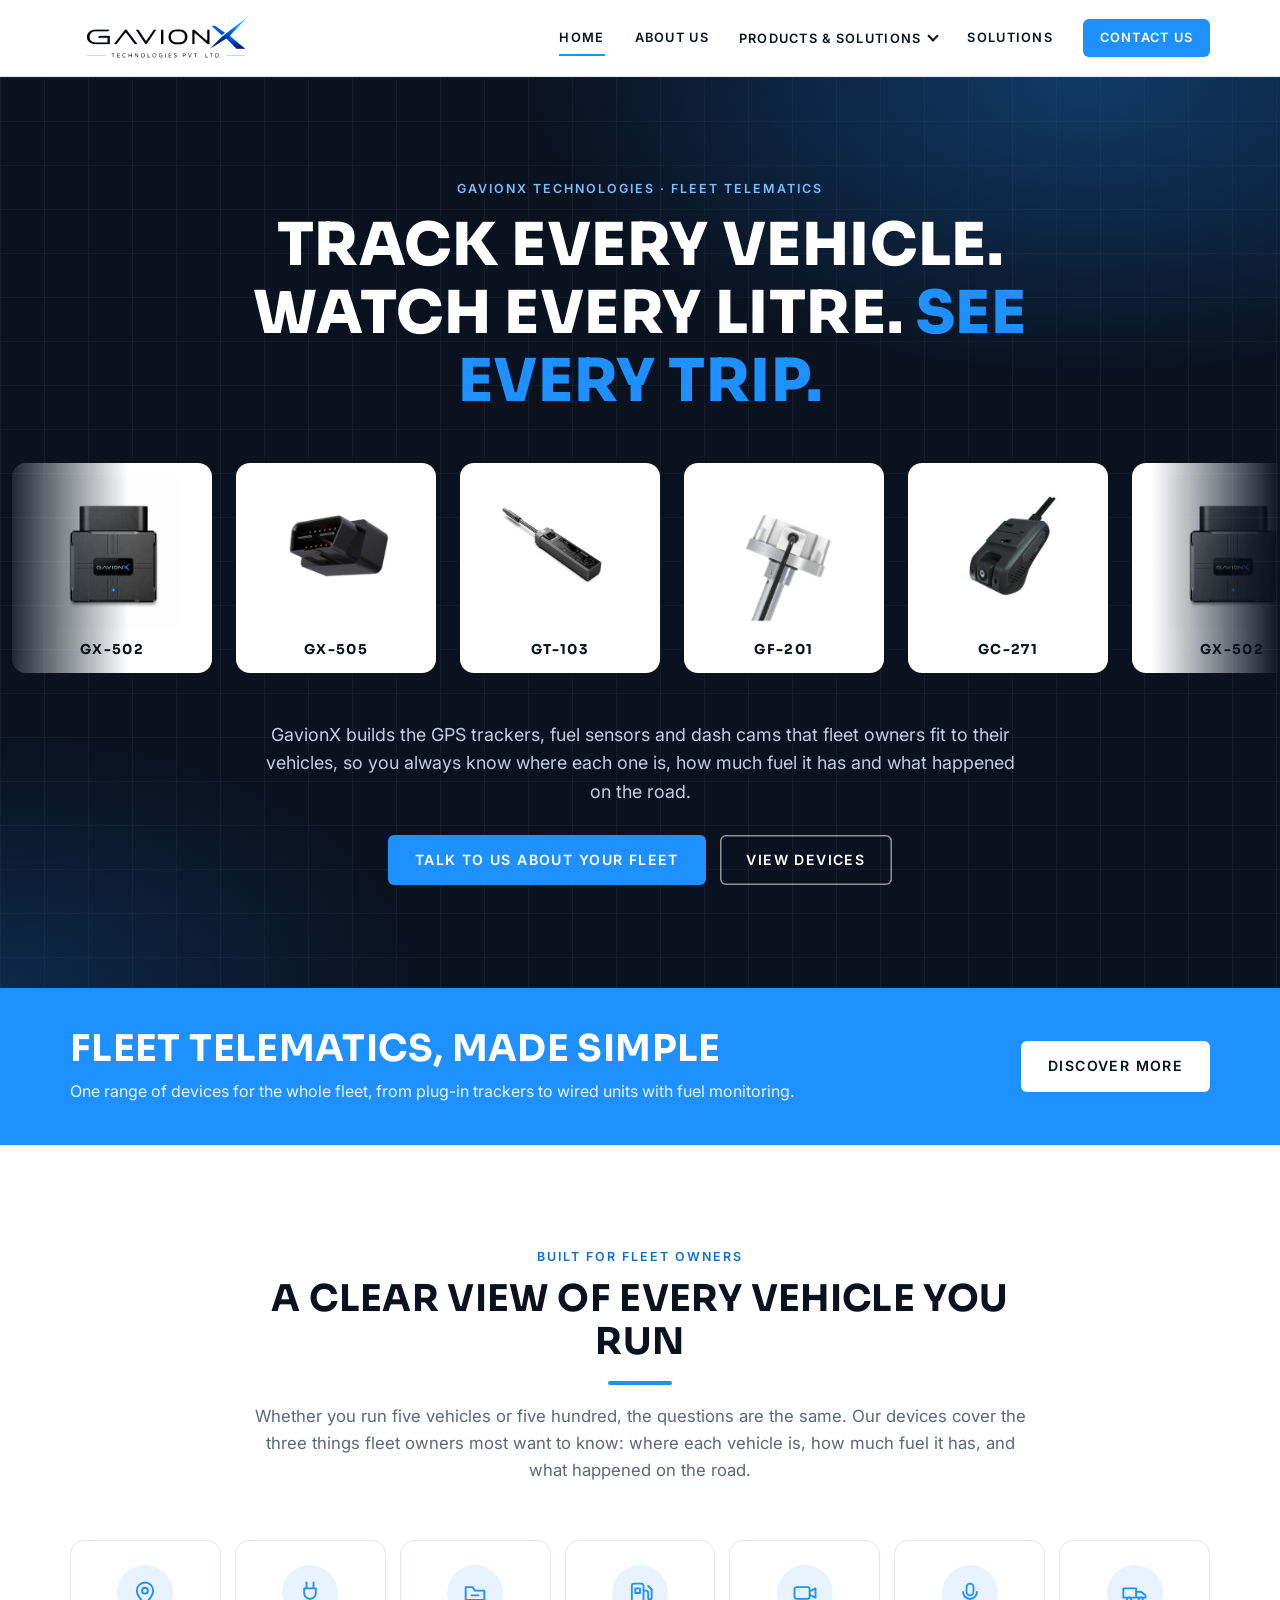
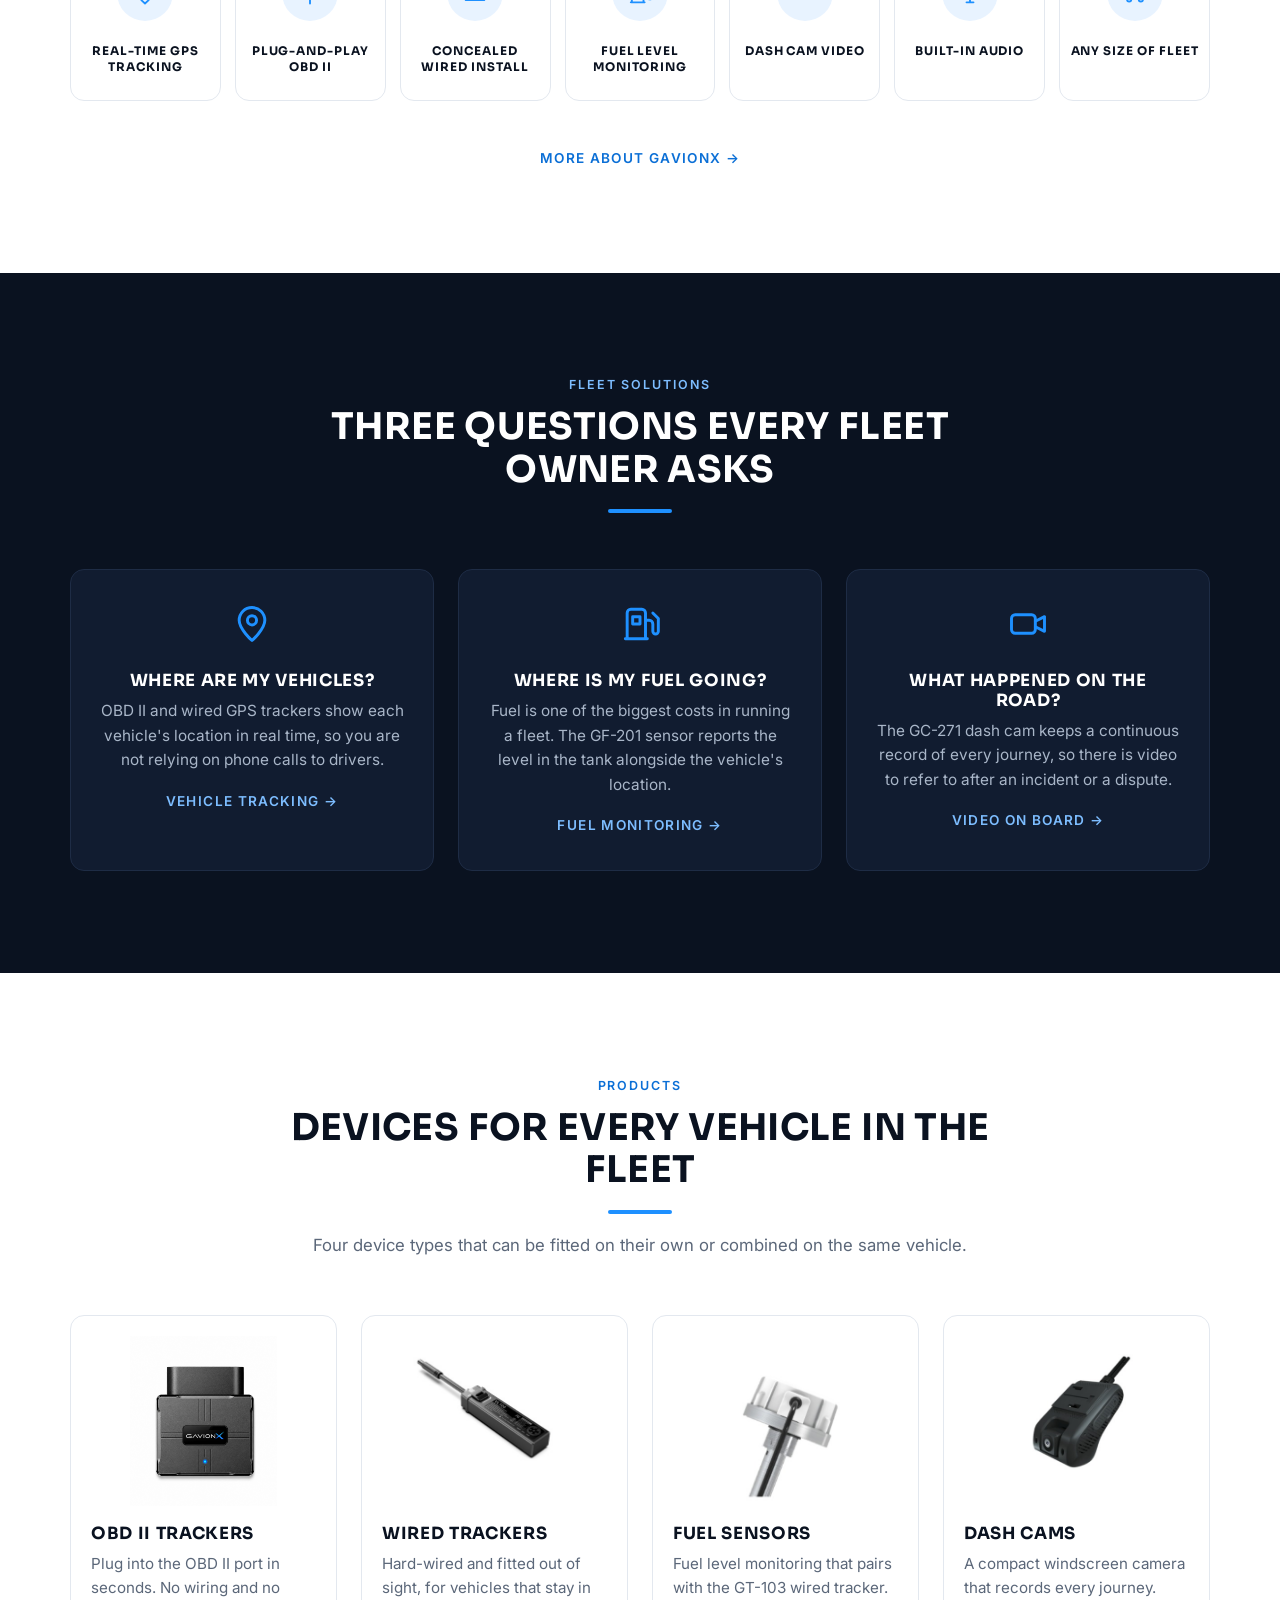
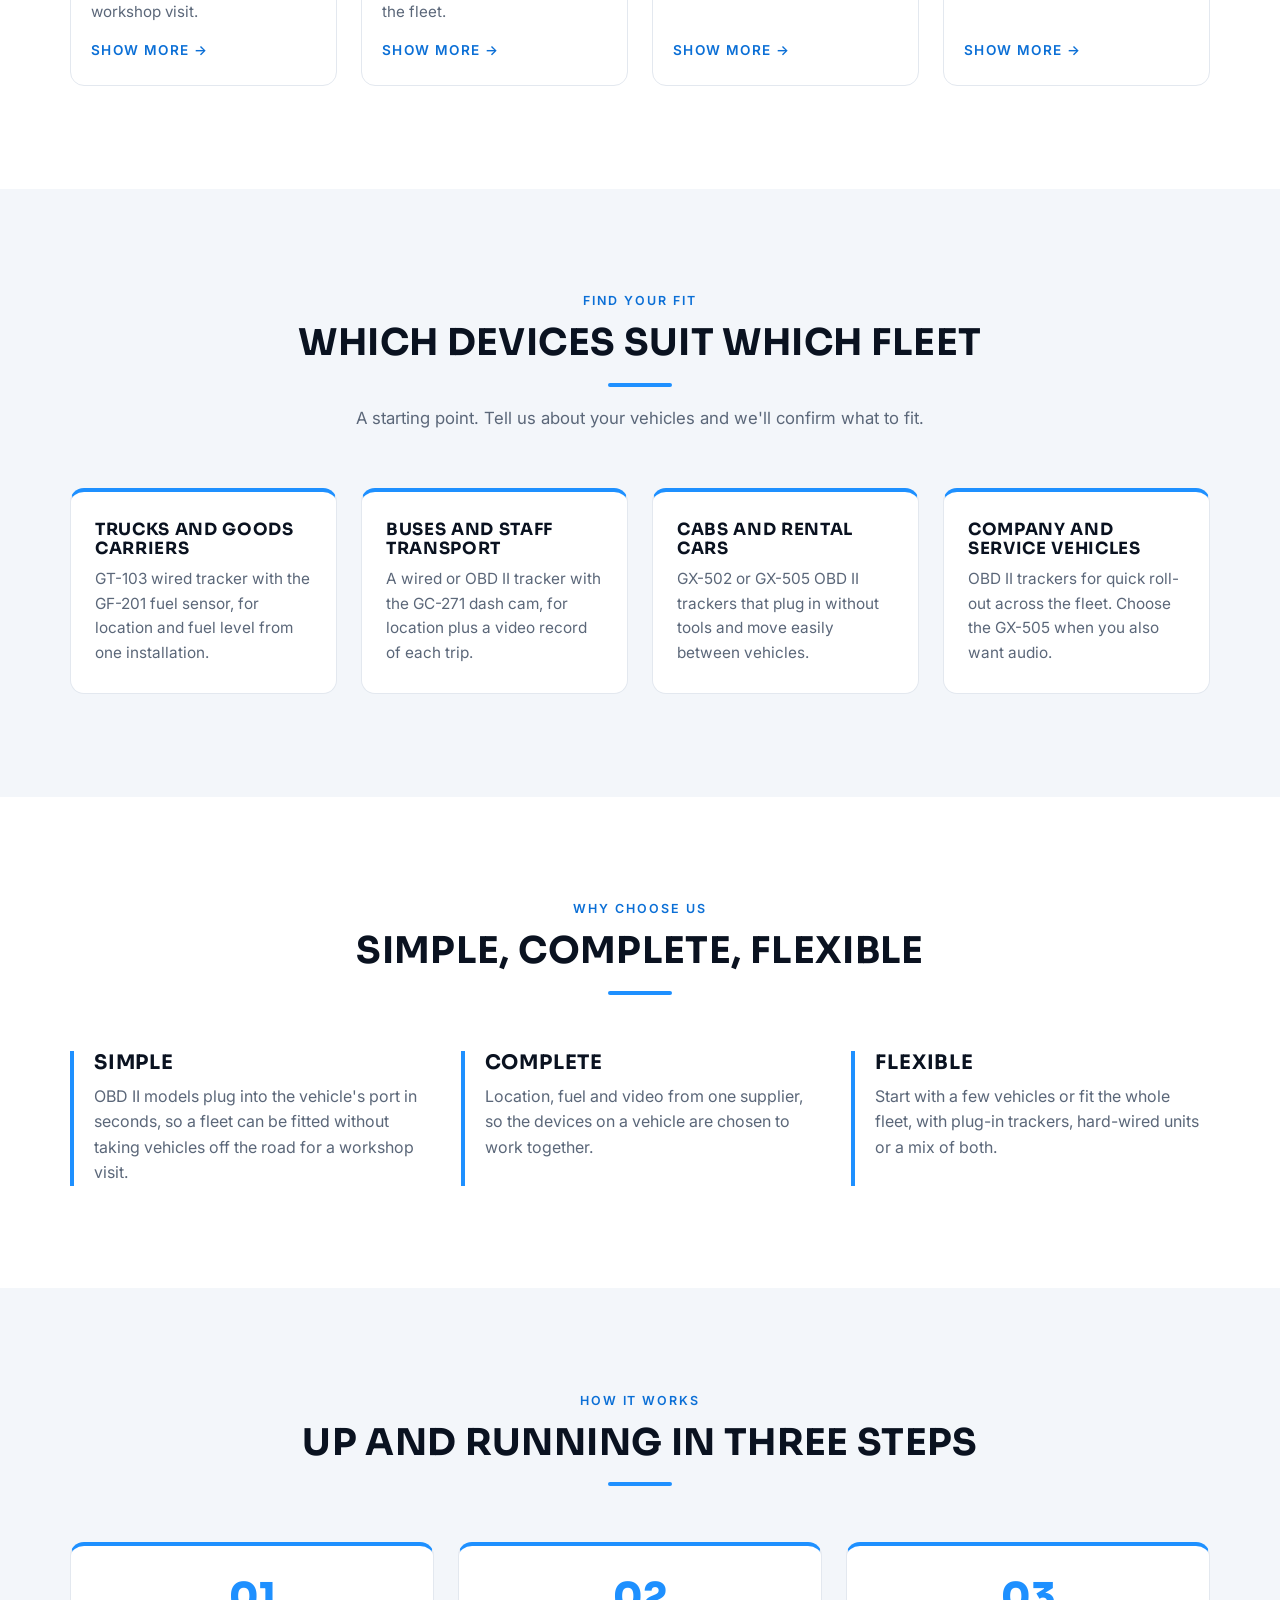
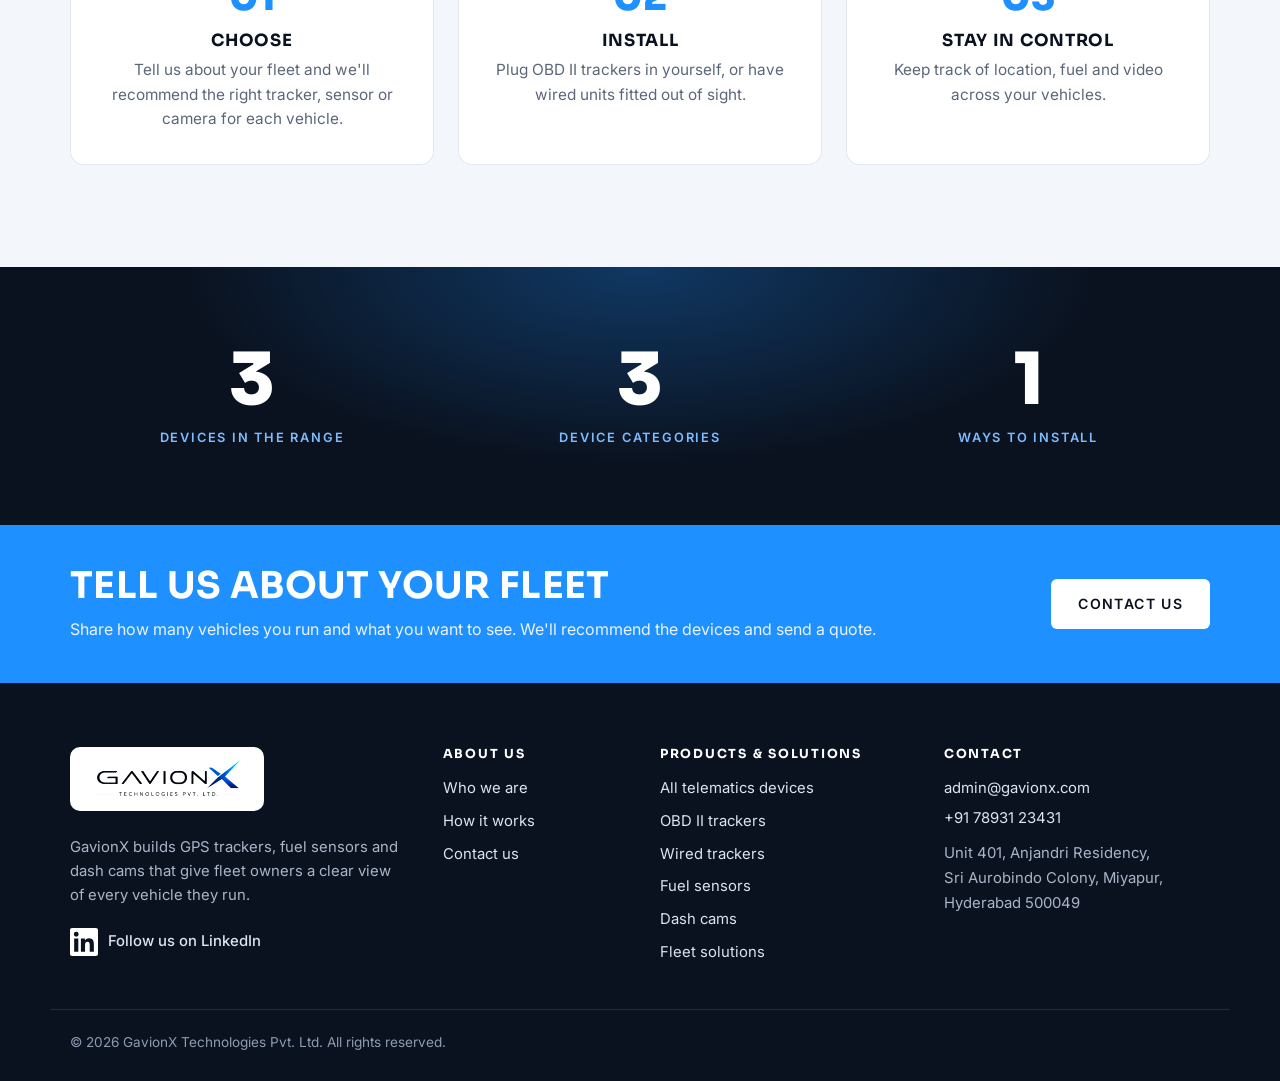
==== commit d2674e9c: "Change contact email to admin@gavionx.com Co-Authored-By: Claude Opus 5.5 <noreply@anthropic.com>" ====
--- a/index.html
+++ b/index.html
@@ -335,7 +335,7 @@
     </div>
     <div>
       <h4>Contact</h4>
-      <p><a href="mailto:info@gavionx.com">info@gavionx.com</a></p>
+      <p><a href="mailto:admin@gavionx.com">admin@gavionx.com</a></p>
       <p><a href="tel:+917893123431">+91 78931 23431</a></p>
       <address>Unit 401, Anjandri Residency,<br>Sri Aurobindo Colony, Miyapur,<br>Hyderabad 500049</address>
     </div>
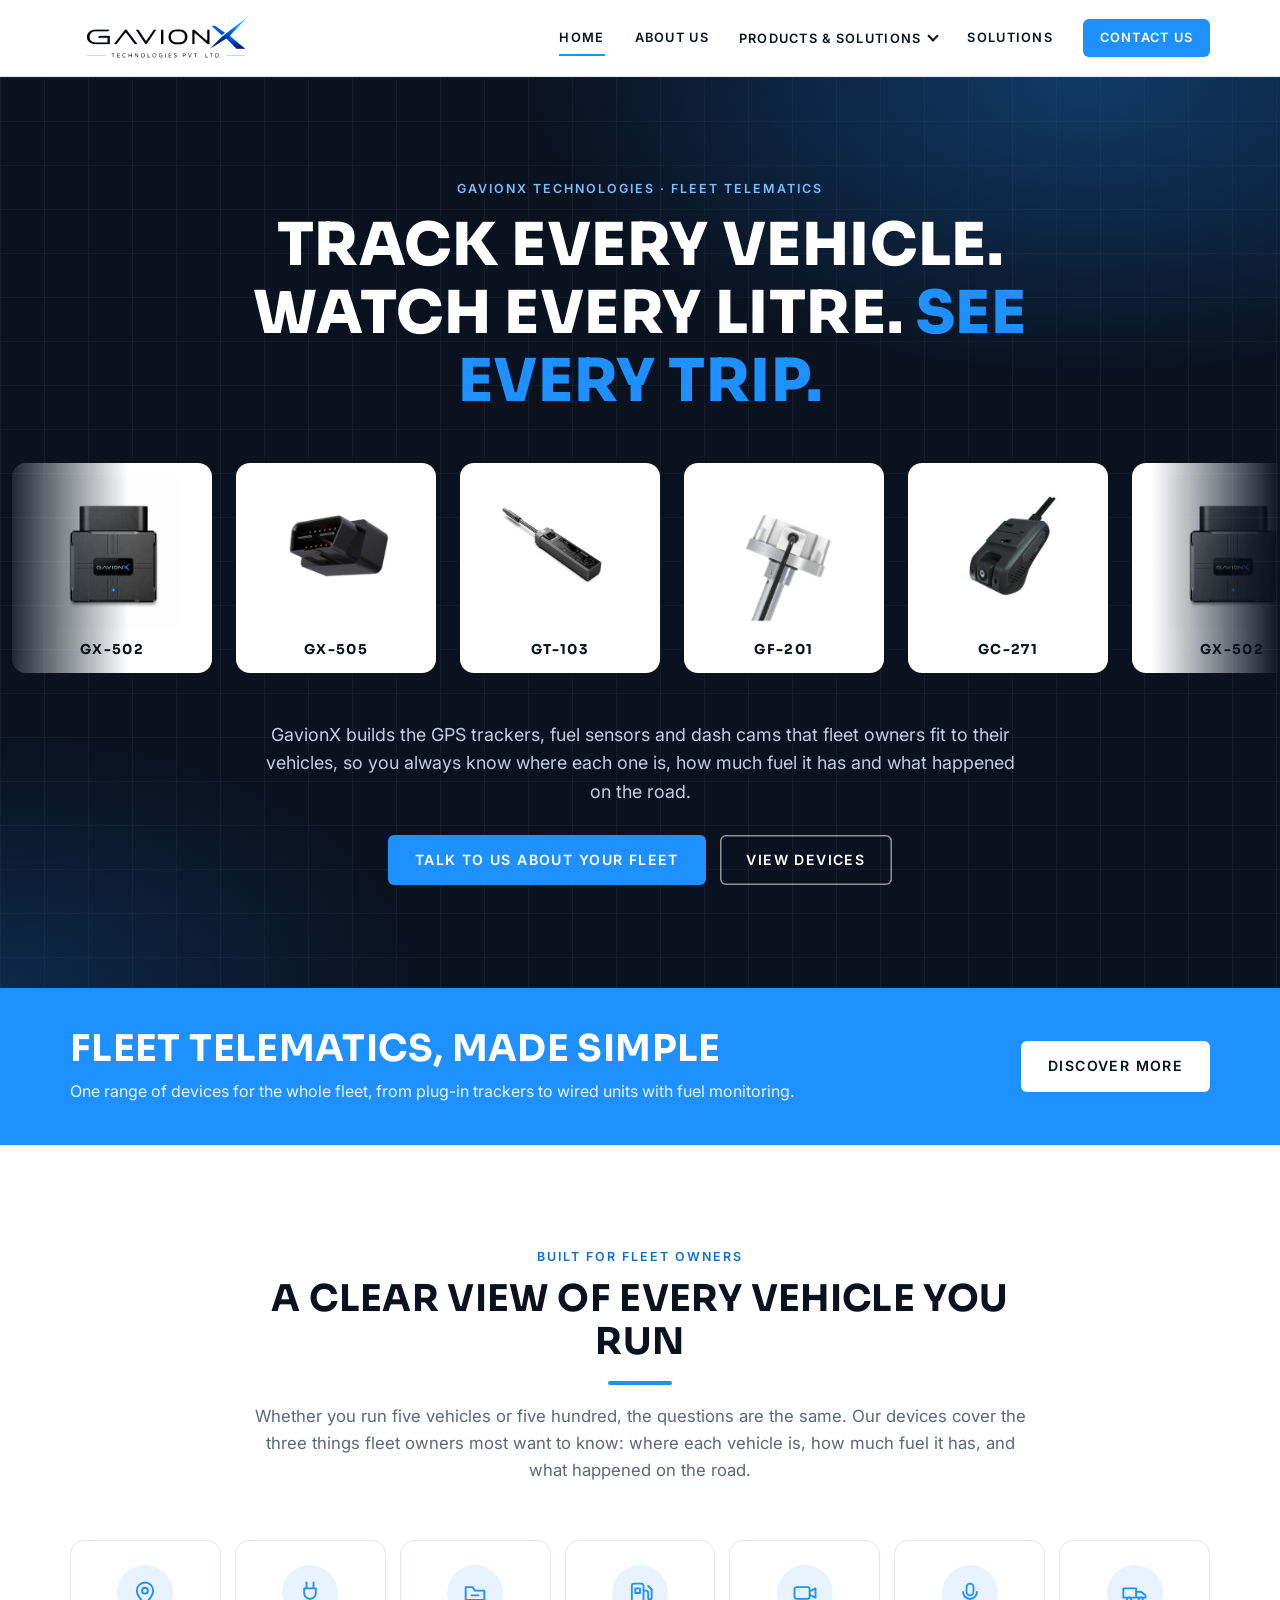
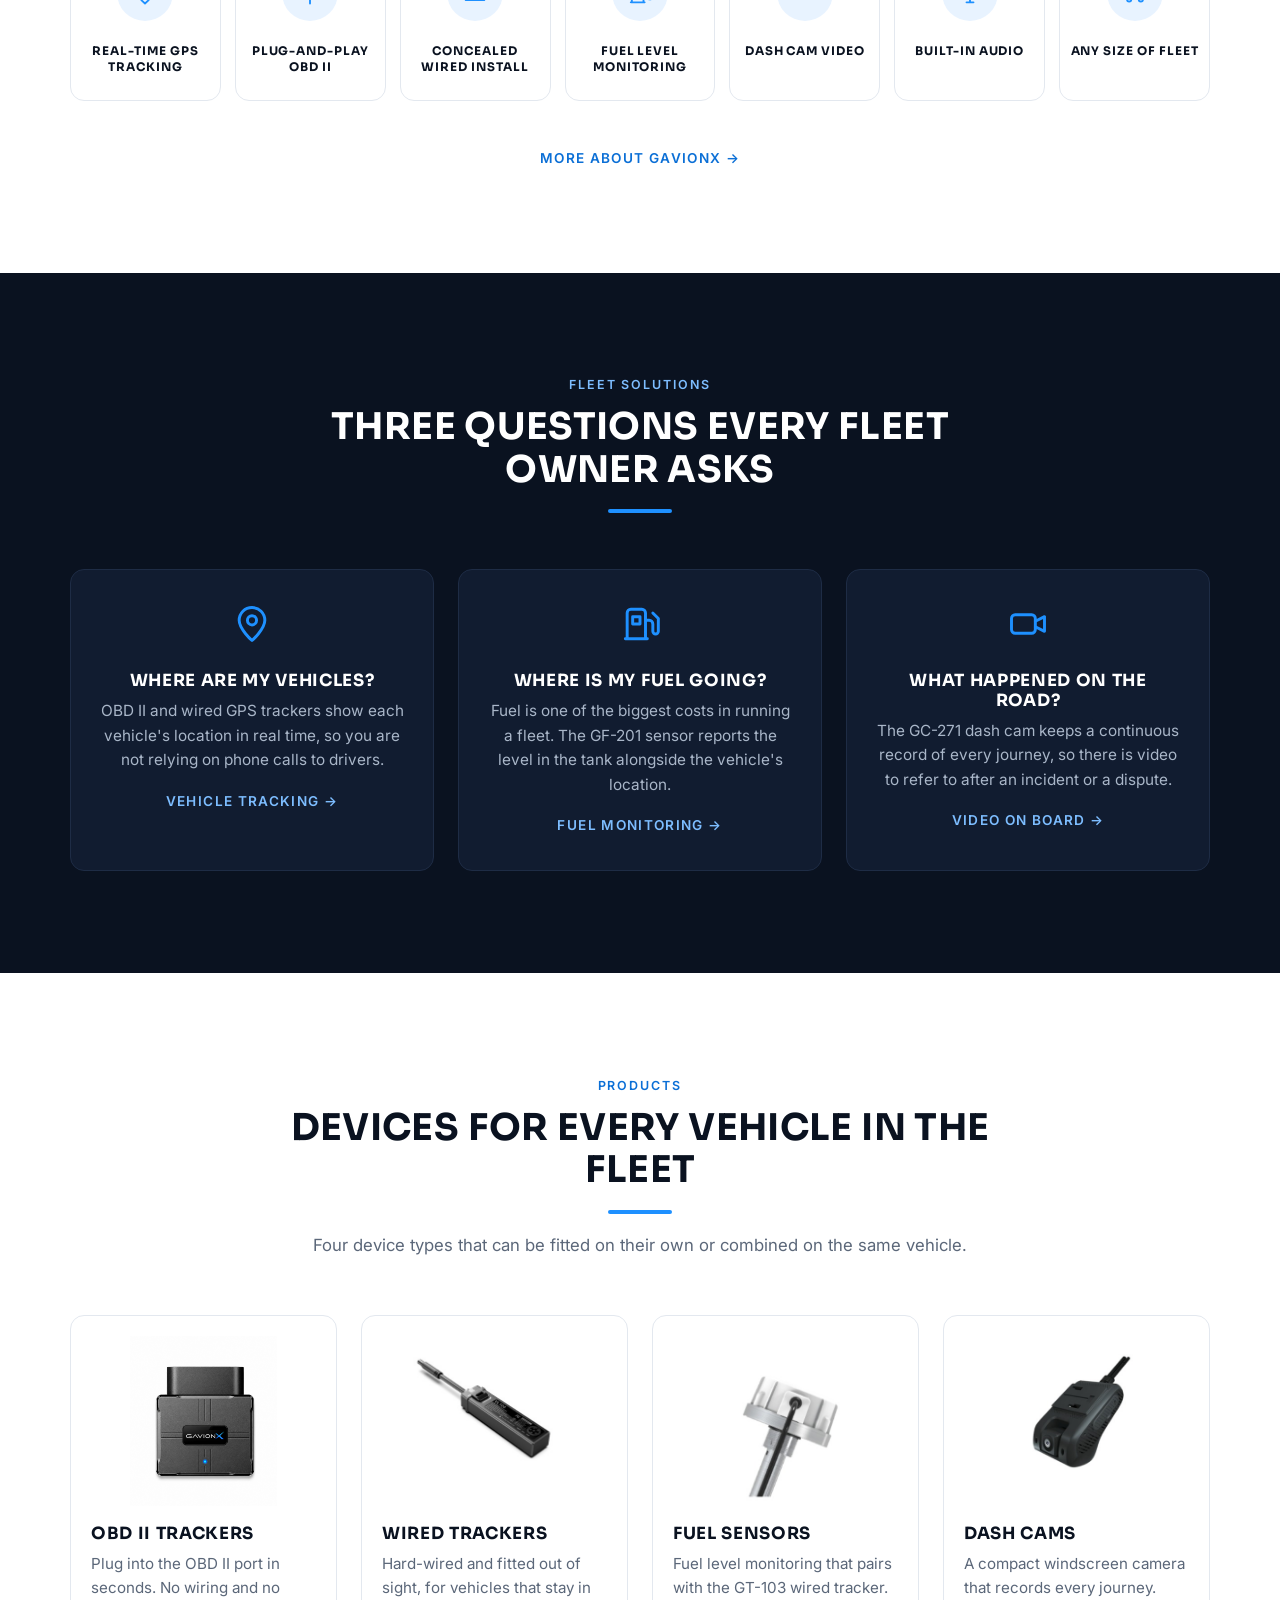
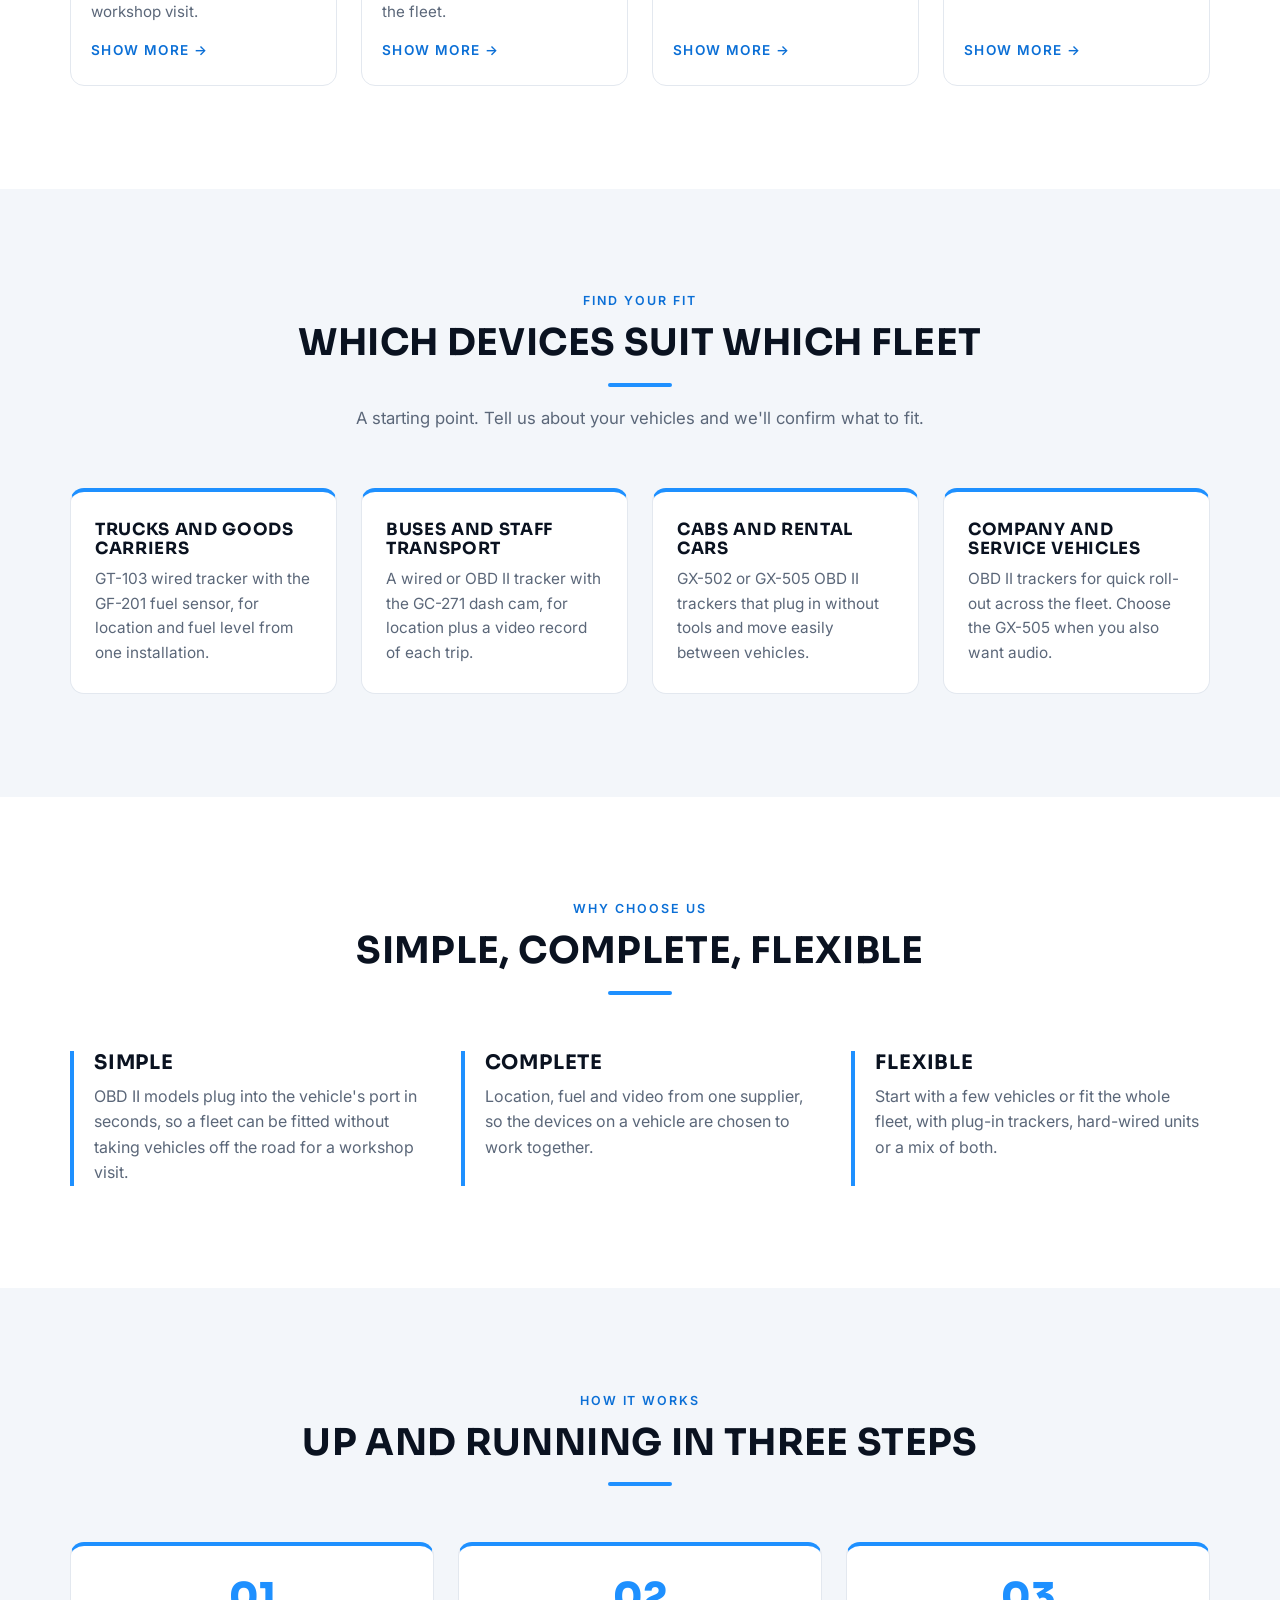
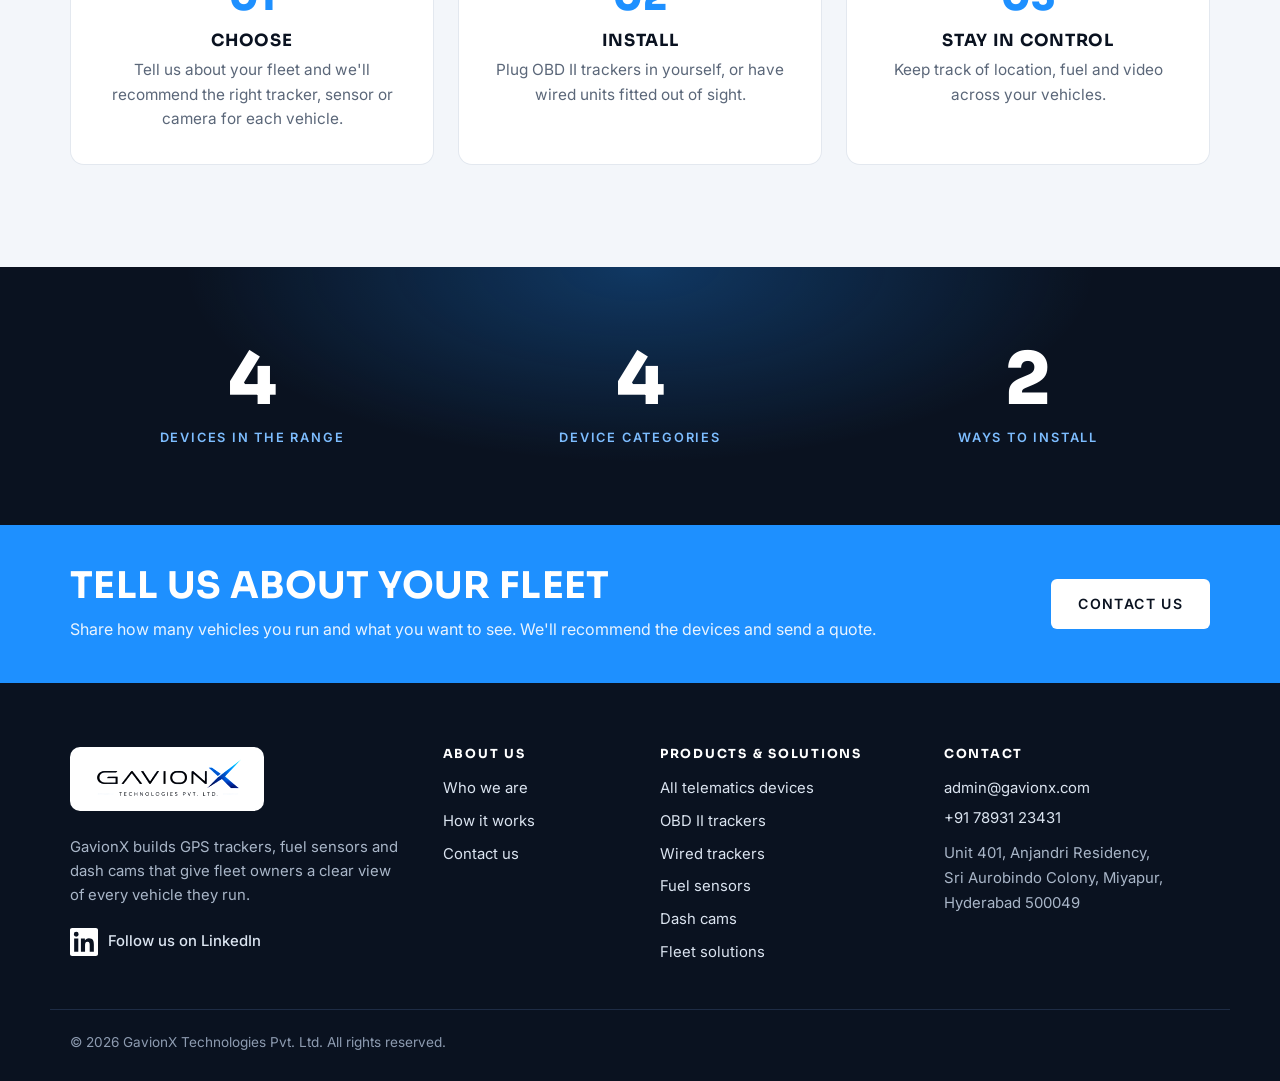
==== commit 05f15b1c: "Force browsers to load the updated script and stylesheet Co-Authored-By: Claude Opus 5.5 <noreply@an" ====
--- a/index.html
+++ b/index.html
@@ -16,7 +16,7 @@
   <link rel="preconnect" href="https://fonts.googleapis.com">
   <link rel="preconnect" href="https://fonts.gstatic.com" crossorigin>
   <link href="https://fonts.googleapis.com/css2?family=Inter:wght@400;500;600&family=Sora:wght@600;700;800&display=swap" rel="stylesheet">
-  <link rel="stylesheet" href="/styles.css">
+  <link rel="stylesheet" href="/styles.css?v=20261119">
 </head>
 <body>
 
@@ -345,6 +345,6 @@
   </div>
 </footer>
 
-<script src="/script.js"></script>
+<script src="/script.js?v=20261119"></script>
 </body>
 </html>
--- a/styles.css
+++ b/styles.css
@@ -269,6 +269,11 @@
 .form input:focus, .form select:focus, .form textarea:focus { outline: 2px solid var(--blue); outline-offset: 0; border-color: var(--blue); }
 .form .btn { justify-self: start; }
 .form-note { margin: 0; font-size: .82rem; color: var(--muted); }
+.form .btn:disabled { opacity: .6; cursor: wait; transform: none; }
+.botcheck { position: absolute; left: -9999px; width: 1px; height: 1px; opacity: 0; }
+.form-status { margin: 0; padding: 12px 14px; border-radius: 8px; font-size: .92rem; }
+.form-status.is-ok { background: #e3f6ec; color: #0c6b43; }
+.form-status.is-error { background: #fde7e5; color: #8a231d; }
 .contact-cards { display: grid; gap: 16px; }
 .contact-card {
   display: flex; gap: 18px; align-items: flex-start;
